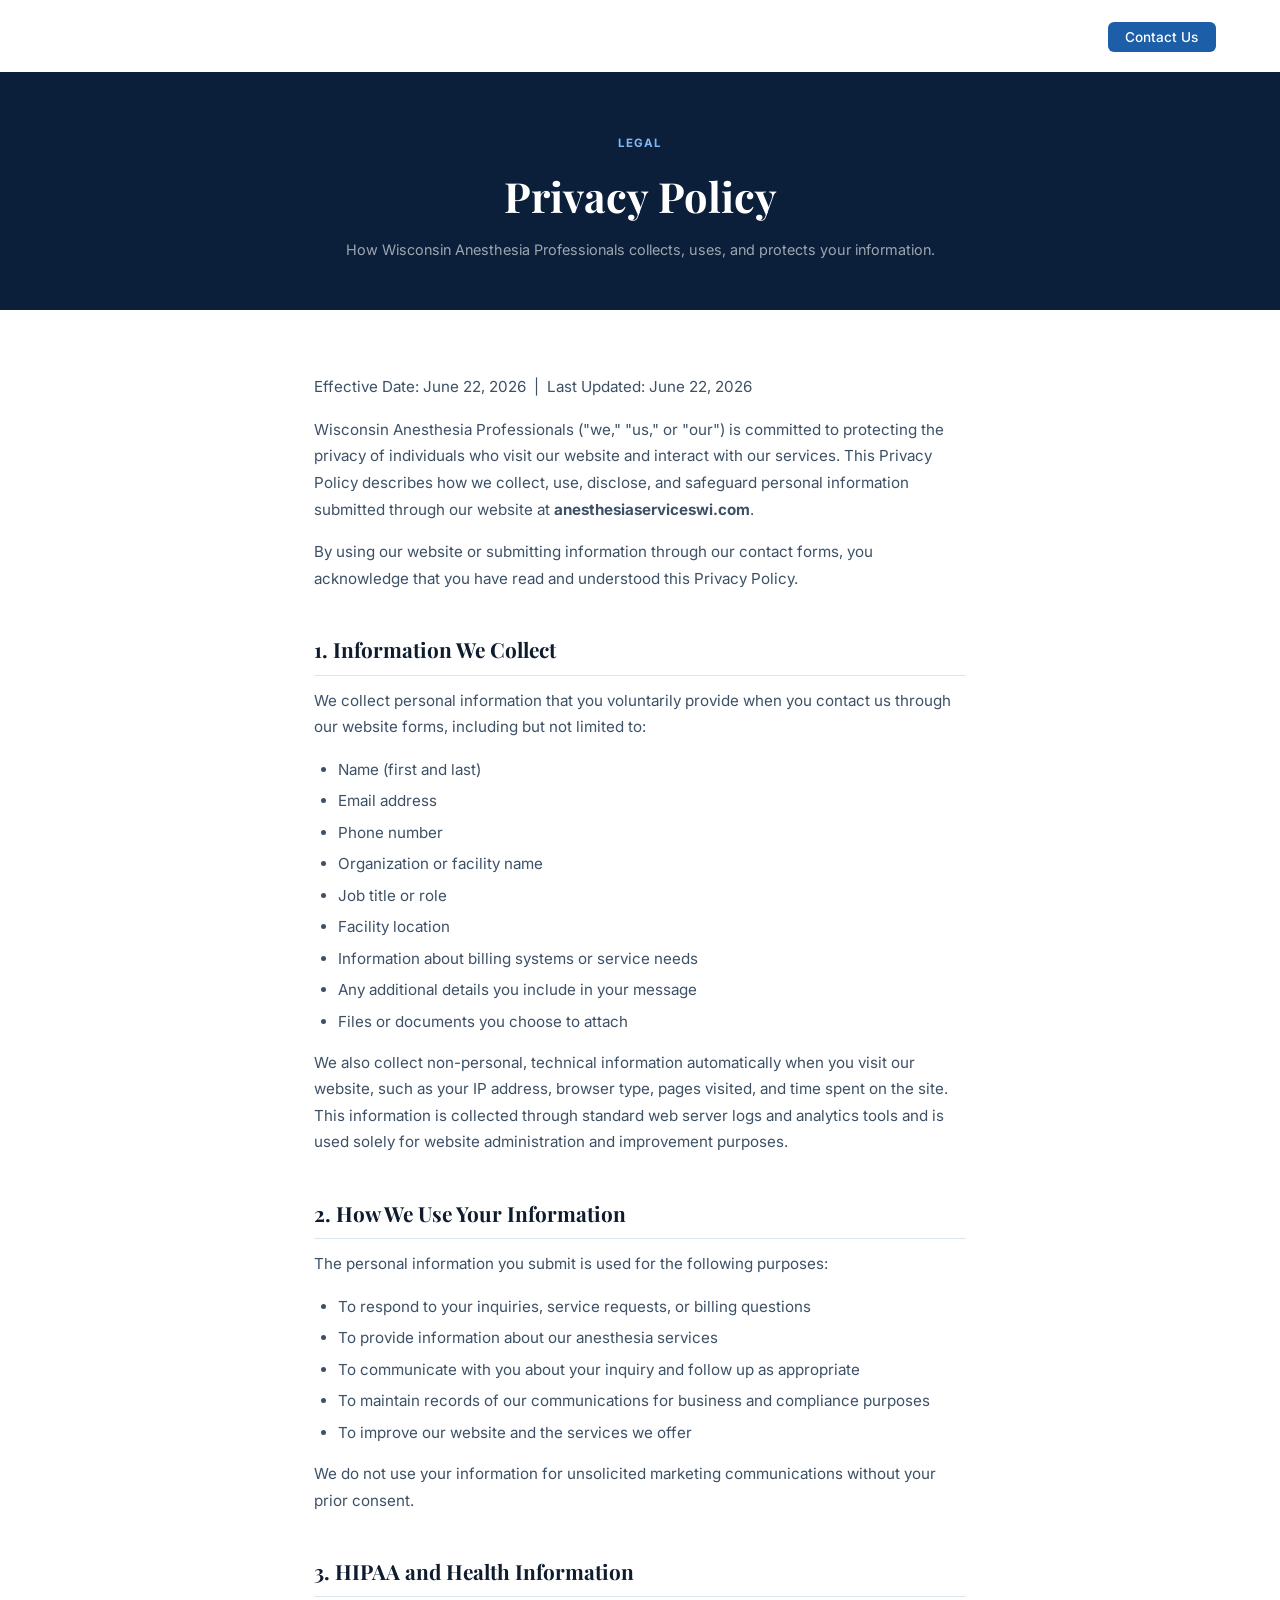
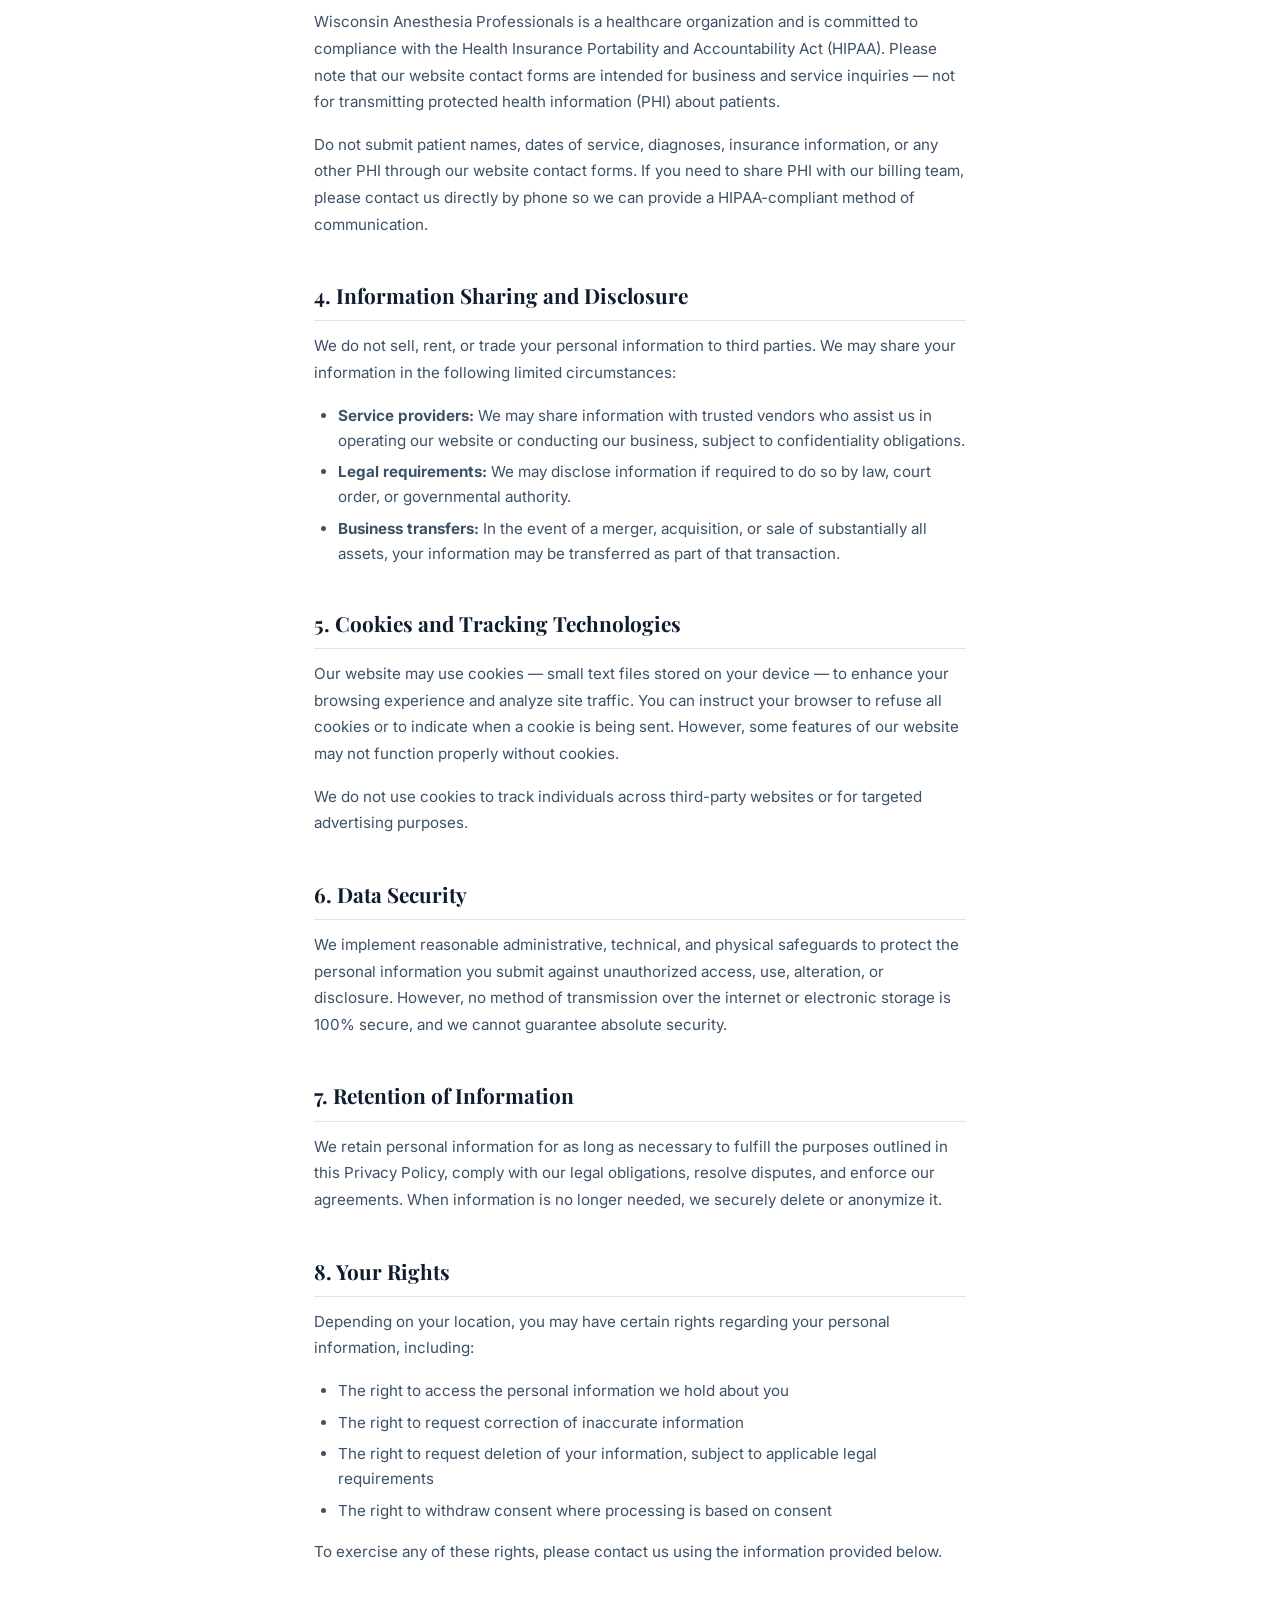
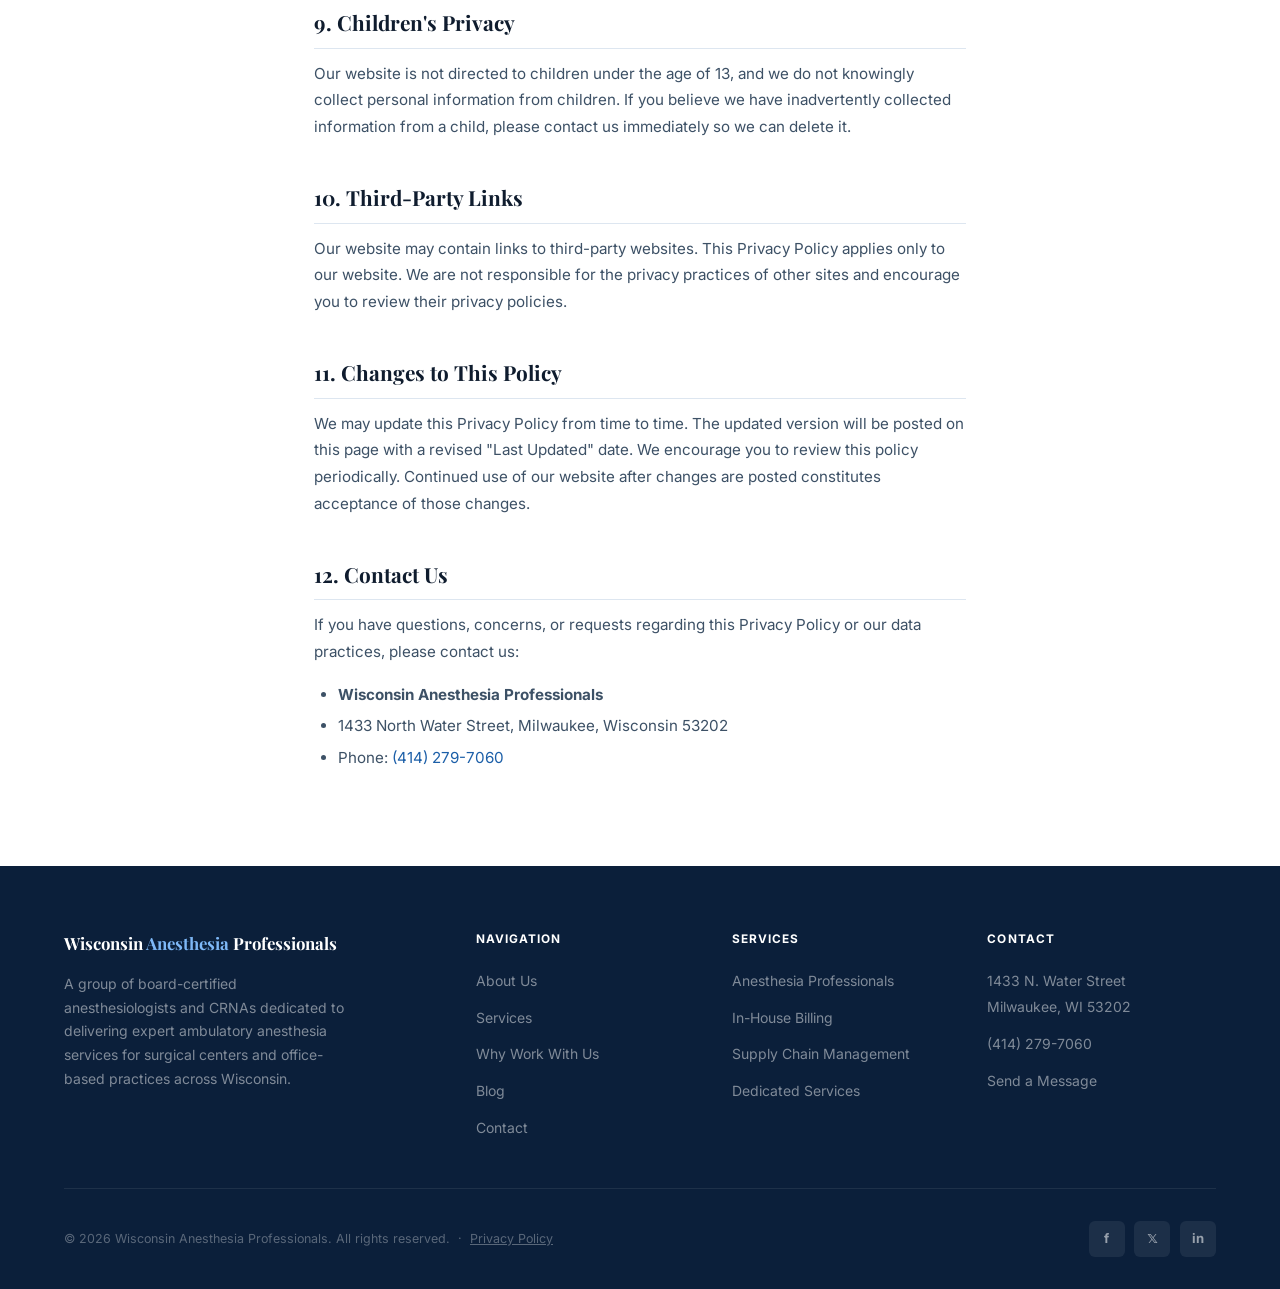
==== privacy-policy.html @ 70d72e5a "Initial commit" ====
<!DOCTYPE html>
<html lang="en">
<head>
  <meta charset="UTF-8" />
  <meta name="viewport" content="width=device-width, initial-scale=1.0" />
  <title>Privacy Policy — Wisconsin Anesthesia Professionals</title>
  <meta name="description" content="Privacy Policy for Wisconsin Anesthesia Professionals. Learn how we collect, use, and protect your personal information." />
  <link rel="preconnect" href="https://fonts.googleapis.com" />
  <link rel="preconnect" href="https://fonts.gstatic.com" crossorigin />
  <link href="https://fonts.googleapis.com/css2?family=Playfair+Display:wght@600;700&family=Inter:wght@300;400;500;600;700&display=swap" rel="stylesheet" />
  <link rel="stylesheet" href="css/style.css" />
</head>
<body>

  <nav class="site-nav scrolled" aria-label="Main navigation">
    <div class="nav-inner">
      <a href="index.html" class="nav-logo" aria-label="Wisconsin Anesthesia Professionals home">
        <span class="logo-main">Wisconsin Anesthesia Professionals</span>
        <span class="logo-sub">Milwaukee, Wisconsin</span>
      </a>
      <ul class="nav-links" id="navLinks" role="list">
        <li><a href="index.html#about">About</a></li>
        <li><a href="index.html#services">Services</a></li>
        <li><a href="index.html#why">Why Us</a></li>
        <li><a href="blog.html">Blog</a></li>
        <li><a href="index.html#contact" class="nav-cta">Contact Us</a></li>
      </ul>
      <button class="hamburger" id="hamburger" aria-label="Toggle navigation" aria-expanded="false">
        <span></span><span></span><span></span>
      </button>
    </div>
  </nav>

  <div class="policy-page">
    <div class="policy-hero">
      <span class="section-label">Legal</span>
      <h1>Privacy Policy</h1>
      <p>How Wisconsin Anesthesia Professionals collects, uses, and protects your information.</p>
    </div>

    <div class="policy-content">
      <p class="policy-effective">Effective Date: June 22, 2026 &nbsp;|&nbsp; Last Updated: June 22, 2026</p>

      <p>Wisconsin Anesthesia Professionals ("we," "us," or "our") is committed to protecting the privacy of individuals who visit our website and interact with our services. This Privacy Policy describes how we collect, use, disclose, and safeguard personal information submitted through our website at <strong>anesthesiaserviceswi.com</strong>.</p>

      <p>By using our website or submitting information through our contact forms, you acknowledge that you have read and understood this Privacy Policy.</p>

      <h2>1. Information We Collect</h2>
      <p>We collect personal information that you voluntarily provide when you contact us through our website forms, including but not limited to:</p>
      <ul>
        <li>Name (first and last)</li>
        <li>Email address</li>
        <li>Phone number</li>
        <li>Organization or facility name</li>
        <li>Job title or role</li>
        <li>Facility location</li>
        <li>Information about billing systems or service needs</li>
        <li>Any additional details you include in your message</li>
        <li>Files or documents you choose to attach</li>
      </ul>
      <p>We also collect non-personal, technical information automatically when you visit our website, such as your IP address, browser type, pages visited, and time spent on the site. This information is collected through standard web server logs and analytics tools and is used solely for website administration and improvement purposes.</p>

      <h2>2. How We Use Your Information</h2>
      <p>The personal information you submit is used for the following purposes:</p>
      <ul>
        <li>To respond to your inquiries, service requests, or billing questions</li>
        <li>To provide information about our anesthesia services</li>
        <li>To communicate with you about your inquiry and follow up as appropriate</li>
        <li>To maintain records of our communications for business and compliance purposes</li>
        <li>To improve our website and the services we offer</li>
      </ul>
      <p>We do not use your information for unsolicited marketing communications without your prior consent.</p>

      <h2>3. HIPAA and Health Information</h2>
      <p>Wisconsin Anesthesia Professionals is a healthcare organization and is committed to compliance with the Health Insurance Portability and Accountability Act (HIPAA). Please note that our website contact forms are intended for business and service inquiries — not for transmitting protected health information (PHI) about patients.</p>
      <p>Do not submit patient names, dates of service, diagnoses, insurance information, or any other PHI through our website contact forms. If you need to share PHI with our billing team, please contact us directly by phone so we can provide a HIPAA-compliant method of communication.</p>

      <h2>4. Information Sharing and Disclosure</h2>
      <p>We do not sell, rent, or trade your personal information to third parties. We may share your information in the following limited circumstances:</p>
      <ul>
        <li><strong>Service providers:</strong> We may share information with trusted vendors who assist us in operating our website or conducting our business, subject to confidentiality obligations.</li>
        <li><strong>Legal requirements:</strong> We may disclose information if required to do so by law, court order, or governmental authority.</li>
        <li><strong>Business transfers:</strong> In the event of a merger, acquisition, or sale of substantially all assets, your information may be transferred as part of that transaction.</li>
      </ul>

      <h2>5. Cookies and Tracking Technologies</h2>
      <p>Our website may use cookies — small text files stored on your device — to enhance your browsing experience and analyze site traffic. You can instruct your browser to refuse all cookies or to indicate when a cookie is being sent. However, some features of our website may not function properly without cookies.</p>
      <p>We do not use cookies to track individuals across third-party websites or for targeted advertising purposes.</p>

      <h2>6. Data Security</h2>
      <p>We implement reasonable administrative, technical, and physical safeguards to protect the personal information you submit against unauthorized access, use, alteration, or disclosure. However, no method of transmission over the internet or electronic storage is 100% secure, and we cannot guarantee absolute security.</p>

      <h2>7. Retention of Information</h2>
      <p>We retain personal information for as long as necessary to fulfill the purposes outlined in this Privacy Policy, comply with our legal obligations, resolve disputes, and enforce our agreements. When information is no longer needed, we securely delete or anonymize it.</p>

      <h2>8. Your Rights</h2>
      <p>Depending on your location, you may have certain rights regarding your personal information, including:</p>
      <ul>
        <li>The right to access the personal information we hold about you</li>
        <li>The right to request correction of inaccurate information</li>
        <li>The right to request deletion of your information, subject to applicable legal requirements</li>
        <li>The right to withdraw consent where processing is based on consent</li>
      </ul>
      <p>To exercise any of these rights, please contact us using the information provided below.</p>

      <h2>9. Children's Privacy</h2>
      <p>Our website is not directed to children under the age of 13, and we do not knowingly collect personal information from children. If you believe we have inadvertently collected information from a child, please contact us immediately so we can delete it.</p>

      <h2>10. Third-Party Links</h2>
      <p>Our website may contain links to third-party websites. This Privacy Policy applies only to our website. We are not responsible for the privacy practices of other sites and encourage you to review their privacy policies.</p>

      <h2>11. Changes to This Policy</h2>
      <p>We may update this Privacy Policy from time to time. The updated version will be posted on this page with a revised "Last Updated" date. We encourage you to review this policy periodically. Continued use of our website after changes are posted constitutes acceptance of those changes.</p>

      <h2>12. Contact Us</h2>
      <p>If you have questions, concerns, or requests regarding this Privacy Policy or our data practices, please contact us:</p>
      <ul>
        <li><strong>Wisconsin Anesthesia Professionals</strong></li>
        <li>1433 North Water Street, Milwaukee, Wisconsin 53202</li>
        <li>Phone: <a href="tel:4142797060" style="color:var(--blue)">(414) 279-7060</a></li>
      </ul>
    </div>
  </div>

  <footer>
    <div class="footer-inner">
      <div class="footer-top">
        <div class="footer-brand">
          <span class="footer-brand-logo">Wisconsin <span>Anesthesia</span> Professionals</span>
          <p>A group of board-certified anesthesiologists and CRNAs dedicated to delivering expert ambulatory anesthesia services for surgical centers and office-based practices across Wisconsin.</p>
        </div>
        <div class="footer-col">
          <h4>Navigation</h4>
          <ul>
            <li><a href="index.html#about">About Us</a></li>
            <li><a href="index.html#services">Services</a></li>
            <li><a href="index.html#why">Why Work With Us</a></li>
            <li><a href="blog.html">Blog</a></li>
            <li><a href="index.html#contact">Contact</a></li>
          </ul>
        </div>
        <div class="footer-col">
          <h4>Services</h4>
          <ul>
            <li><a href="index.html#services">Anesthesia Professionals</a></li>
            <li><a href="index.html#services">In-House Billing</a></li>
            <li><a href="index.html#services">Supply Chain Management</a></li>
            <li><a href="index.html#services">Dedicated Services</a></li>
          </ul>
        </div>
        <div class="footer-col">
          <h4>Contact</h4>
          <ul>
            <li><a href="https://maps.google.com/?q=1433+North+Water+Street+Milwaukee+WI+53202" target="_blank" rel="noopener">1433 N. Water Street<br>Milwaukee, WI 53202</a></li>
            <li><a href="tel:4142797060">(414) 279-7060</a></li>
            <li><a href="index.html#contact">Send a Message</a></li>
          </ul>
        </div>
      </div>
      <div class="footer-bottom">
        <span>&copy; 2026 Wisconsin Anesthesia Professionals. All rights reserved. &nbsp;·&nbsp; <a href="privacy-policy.html" style="color:inherit;text-decoration:underline">Privacy Policy</a></span>
        <div class="socials">
          <a href="https://www.facebook.com/profile.php?id=100090541459263" target="_blank" rel="noopener" class="social-btn" aria-label="Facebook">f</a>
          <a href="https://twitter.com/WI_Anesthesia" target="_blank" rel="noopener" class="social-btn" aria-label="X (Twitter)">𝕏</a>
          <a href="https://www.linkedin.com/company/wisconsin-anesthesia-professionals/" target="_blank" rel="noopener" class="social-btn" aria-label="LinkedIn">in</a>
        </div>
      </div>
    </div>
  </footer>

  <script src="js/main.js" defer></script>
</body>
</html>
---- css/style.css ----
/* ============================================
   DESIGN TOKENS
   ============================================ */
:root {
  --navy:         #0B1F3A;
  --navy-mid:     #163354;
  --blue:         #1C5FA8;
  --blue-light:   #2F80ED;
  --teal:         #0D7377;
  --teal-light:   #E0F4F4;
  --white:        #FFFFFF;
  --off-white:    #F4F7FC;
  --border:       #DDE6F0;
  --text-dark:    #0F1C2E;
  --text-body:    #3D5166;
  --text-muted:   #7A90A8;

  --font-serif:   'Playfair Display', Georgia, serif;
  --font-sans:    'Inter', system-ui, sans-serif;

  --section-py:   120px;
  --max-w:        1200px;
  --nav-h:        72px;

  --r-sm:  6px;
  --r-md:  12px;
  --r-lg:  16px;

  --shadow-sm: 0 2px 8px rgba(11,31,58,0.06);
  --shadow-md: 0 8px 28px rgba(11,31,58,0.10);
  --shadow-lg: 0 20px 52px rgba(11,31,58,0.15);
}

/* ============================================
   RESET & BASE
   ============================================ */
*, *::before, *::after { box-sizing: border-box; margin: 0; padding: 0; }

html { scroll-behavior: smooth; font-size: 16px; }

body {
  font-family: var(--font-sans);
  color: var(--text-dark);
  background: var(--white);
  line-height: 1.65;
  -webkit-font-smoothing: antialiased;
}

img { display: block; max-width: 100%; }
a   { color: inherit; text-decoration: none; }
button { font-family: inherit; cursor: pointer; }

/* ============================================
   UTILITIES
   ============================================ */
.container {
  width: 100%;
  max-width: var(--max-w);
  margin: 0 auto;
  padding: 0 5%;
}

.section-label {
  display: inline-block;
  font-size: 0.72rem;
  font-weight: 700;
  letter-spacing: 0.10em;
  text-transform: uppercase;
  color: var(--blue);
  margin-bottom: 0.55rem;
}

.section-title {
  font-family: var(--font-serif);
  font-size: clamp(1.8rem, 3.5vw, 2.6rem);
  font-weight: 600;
  color: var(--text-dark);
  line-height: 1.2;
  margin-bottom: 1rem;
}

.section-sub {
  font-size: 1rem;
  color: var(--text-body);
  max-width: 540px;
  line-height: 1.7;
}

.section-header          { margin-bottom: 3rem; }
.section-header.centered { text-align: center; }
.section-header.centered .section-sub { margin: 0 auto; }

/* Scroll reveal */
.reveal {
  opacity: 0;
  transform: translateY(26px);
  transition: opacity 0.65s ease, transform 0.65s ease;
}
.reveal.in-view { opacity: 1; transform: none; }
.reveal:nth-child(2) { transition-delay: 80ms; }
.reveal:nth-child(3) { transition-delay: 160ms; }
.reveal:nth-child(4) { transition-delay: 240ms; }

/* ============================================
   BUTTONS
   ============================================ */
.btn {
  display: inline-flex;
  align-items: center;
  gap: 0.45rem;
  font-weight: 600;
  font-size: 0.92rem;
  padding: 0.8rem 1.75rem;
  border-radius: var(--r-sm);
  border: none;
  text-decoration: none;
  transition: background 0.2s, transform 0.15s, box-shadow 0.2s;
  cursor: pointer;
  white-space: nowrap;
  line-height: 1;
}
.btn:hover { transform: translateY(-1px); }

.btn-primary {
  background: var(--blue);
  color: var(--white);
  box-shadow: 0 4px 14px rgba(28,95,168,0.30);
}
.btn-primary:hover { background: var(--blue-light); box-shadow: 0 6px 20px rgba(28,95,168,0.40); }

.btn-ghost {
  background: transparent;
  color: var(--white);
  border: 1.5px solid rgba(255,255,255,0.38);
}
.btn-ghost:hover { border-color: var(--white); background: rgba(255,255,255,0.08); }

.btn-dark {
  background: var(--navy);
  color: var(--white);
}
.btn-dark:hover { background: var(--navy-mid); }

.btn-outline {
  background: transparent;
  color: var(--blue);
  border: 2px solid var(--blue);
}
.btn-outline:hover { background: var(--blue); color: var(--white); }

/* ============================================
   NAVIGATION
   ============================================ */
.site-nav {
  position: fixed;
  inset: 0 0 auto 0;
  z-index: 1000;
  height: var(--nav-h);
  display: flex;
  align-items: center;
  padding: 0 5%;
  background: transparent;
  transition: background 0.35s, box-shadow 0.35s, backdrop-filter 0.35s;
}

.site-nav.scrolled {
  background: rgba(11,31,58,0.96);
  backdrop-filter: blur(14px);
  box-shadow: 0 1px 0 rgba(255,255,255,0.06);
}

.nav-inner {
  width: 100%;
  max-width: var(--max-w);
  margin: 0 auto;
  display: flex;
  align-items: center;
  justify-content: space-between;
}

.nav-logo {
  display: flex;
  flex-direction: column;
  line-height: 1.2;
}
.nav-logo .logo-main {
  font-family: var(--font-serif);
  font-size: 1rem;
  font-weight: 700;
  color: var(--white);
}
.nav-logo .logo-sub {
  font-size: 0.68rem;
  font-weight: 500;
  color: rgba(255,255,255,0.50);
  letter-spacing: 0.04em;
}

.nav-links {
  display: flex;
  align-items: center;
  gap: 2rem;
  list-style: none;
}
.nav-links a {
  color: rgba(255,255,255,0.72);
  font-size: 0.875rem;
  font-weight: 500;
  transition: color 0.2s;
}
.nav-links a:hover { color: var(--white); }
.nav-links .nav-cta {
  background: var(--blue);
  color: var(--white) !important;
  padding: 0.45rem 1.1rem;
  border-radius: var(--r-sm);
  font-size: 0.85rem;
  transition: background 0.2s !important;
}
.nav-links .nav-cta:hover { background: var(--blue-light) !important; }

.hamburger {
  display: none;
  flex-direction: column;
  gap: 5px;
  background: none;
  border: none;
  padding: 4px;
}
.hamburger span {
  display: block;
  width: 24px; height: 2px;
  background: var(--white);
  border-radius: 2px;
  transition: all 0.3s;
}

/* ============================================
   HERO
   ============================================ */
#hero {
  min-height: 100vh;
  display: flex;
  align-items: center;
  position: relative;
  overflow: hidden;
  background: var(--navy);
  padding: calc(var(--nav-h) + 60px) 5% 80px;
}

.hero-bg {
  position: absolute;
  inset: 0;
  background-image: url('../images/hero-anesthesiologist.jpg');
  background-size: cover;
  background-position: center 30%;
  opacity: 0.18;
  z-index: 0;
}

.hero-overlay {
  position: absolute;
  inset: 0;
  background: linear-gradient(125deg, rgba(11,31,58,0.96) 0%, rgba(22,51,84,0.88) 55%, rgba(13,115,119,0.22) 100%);
  z-index: 1;
}

.hero-content {
  position: relative;
  z-index: 2;
  max-width: var(--max-w);
  margin: 0 auto;
  width: 100%;
  display: grid;
  grid-template-columns: 1.1fr 0.9fr;
  gap: 5rem;
  align-items: center;
}

.hero-badge {
  display: inline-flex;
  align-items: center;
  gap: 0.55rem;
  background: rgba(255,255,255,0.08);
  border: 1px solid rgba(255,255,255,0.14);
  color: #A8CEF5;
  font-size: 0.73rem;
  font-weight: 600;
  letter-spacing: 0.08em;
  text-transform: uppercase;
  padding: 0.38rem 0.9rem;
  border-radius: 50px;
  margin-bottom: 1.5rem;
}
.hero-badge::before {
  content: '';
  width: 6px; height: 6px;
  border-radius: 50%;
  background: #4ADE80;
  flex-shrink: 0;
}

#hero h1 {
  font-family: var(--font-serif);
  font-size: clamp(2.4rem, 4.5vw, 3.8rem);
  font-weight: 700;
  color: var(--white);
  line-height: 1.12;
  margin-bottom: 1.25rem;
}
#hero h1 em { font-style: normal; color: #7EB8F7; }

.hero-sub {
  font-size: 1.05rem;
  color: rgba(255,255,255,0.68);
  line-height: 1.75;
  margin-bottom: 2.25rem;
  max-width: 500px;
}

.hero-btns { display: flex; gap: 1rem; flex-wrap: wrap; }

.hero-stats {
  display: flex;
  gap: 2.5rem;
  margin-top: 3rem;
  padding-top: 2rem;
  border-top: 1px solid rgba(255,255,255,0.10);
  flex-wrap: wrap;
}
.hero-stat strong {
  display: block;
  font-family: var(--font-serif);
  font-size: 2.1rem;
  font-weight: 700;
  color: #7EB8F7;
  line-height: 1;
}
.hero-stat span {
  font-size: 0.78rem;
  color: rgba(255,255,255,0.50);
  font-weight: 500;
}

/* Hero panel */
.hero-panel {
  background: rgba(255,255,255,0.055);
  border: 1px solid rgba(255,255,255,0.11);
  border-radius: var(--r-lg);
  padding: 1.75rem;
  backdrop-filter: blur(12px);
}
.hero-panel h3 {
  font-size: 0.82rem;
  font-weight: 700;
  color: rgba(255,255,255,0.50);
  text-transform: uppercase;
  letter-spacing: 0.08em;
  margin-bottom: 1.25rem;
}
.hero-panel-items { display: flex; flex-direction: column; gap: 0.875rem; }

.panel-item {
  display: flex;
  align-items: center;
  gap: 0.875rem;
  padding: 0.875rem;
  background: rgba(255,255,255,0.04);
  border-radius: var(--r-md);
  border: 1px solid rgba(255,255,255,0.07);
  transition: background 0.2s;
}
.panel-item:hover { background: rgba(255,255,255,0.08); }

.panel-icon {
  width: 42px; height: 42px;
  border-radius: 10px;
  display: flex;
  align-items: center;
  justify-content: center;
  font-size: 1.15rem;
  flex-shrink: 0;
}
.panel-icon.blue   { background: rgba(28,95,168,0.35); }
.panel-icon.teal   { background: rgba(13,115,119,0.35); }
.panel-icon.indigo { background: rgba(99,102,241,0.30); }
.panel-icon.rose   { background: rgba(244,63,94,0.25); }

.panel-text strong { display: block; font-size: 0.875rem; font-weight: 600; color: var(--white); }
.panel-text span   { font-size: 0.76rem; color: rgba(255,255,255,0.45); }

/* ============================================
   SECTION PADDING
   ============================================ */
#about, #services, #why, #blog, #contact {
  padding-top: var(--section-py);
  padding-bottom: var(--section-py);
}

/* ============================================
   ABOUT
   ============================================ */
#about { background: var(--white); }

.about-grid {
  display: grid;
  grid-template-columns: 1fr 1fr;
  gap: 5rem;
  align-items: center;
}

.about-image-wrap { position: relative; }
.about-image-wrap img {
  width: 100%;
  height: 480px;
  object-fit: cover;
  border-radius: var(--r-lg);
  box-shadow: var(--shadow-lg);
}

.about-card {
  position: absolute;
  bottom: -1.25rem;
  right: -1.25rem;
  background: var(--white);
  border-radius: var(--r-md);
  padding: 1rem 1.25rem;
  box-shadow: var(--shadow-md);
  display: flex;
  align-items: center;
  gap: 0.875rem;
  min-width: 200px;
}
.about-card-icon {
  width: 44px; height: 44px;
  background: var(--blue);
  border-radius: 10px;
  display: flex;
  align-items: center;
  justify-content: center;
  font-size: 1.2rem;
  flex-shrink: 0;
}
.about-card strong { display: block; font-size: 1rem; font-weight: 700; color: var(--text-dark); }
.about-card span   { font-size: 0.76rem; color: var(--text-muted); }

.about-content p {
  color: var(--text-body);
  margin-bottom: 1rem;
  font-size: 0.97rem;
}

.check-list {
  list-style: none;
  margin: 1.5rem 0 2rem;
  display: flex;
  flex-direction: column;
  gap: 0.7rem;
}
.check-list li {
  display: flex;
  align-items: flex-start;
  gap: 0.75rem;
  font-size: 0.93rem;
  color: var(--text-dark);
  font-weight: 500;
}
.check-list li::before {
  content: '✓';
  flex-shrink: 0;
  width: 20px; height: 20px;
  background: #DBEAFE;
  color: var(--blue);
  border-radius: 50%;
  display: inline-flex;
  align-items: center;
  justify-content: center;
  font-size: 0.68rem;
  font-weight: 800;
  margin-top: 1px;
}

/* ============================================
   SERVICES
   ============================================ */
#services { background: var(--off-white); }

.services-grid {
  display: grid;
  grid-template-columns: repeat(2, 1fr);
  gap: 1.5rem;
}

.service-card {
  background: var(--white);
  border-radius: var(--r-lg);
  padding: 2rem;
  border: 1px solid var(--border);
  position: relative;
  overflow: hidden;
  transition: box-shadow 0.25s, transform 0.25s;
}
.service-card::before {
  content: '';
  position: absolute;
  top: 0; left: 0; right: 0;
  height: 3px;
  background: var(--blue);
  transform: scaleX(0);
  transform-origin: left;
  transition: transform 0.3s ease;
}
.service-card:hover { box-shadow: var(--shadow-lg); transform: translateY(-4px); }
.service-card:hover::before { transform: scaleX(1); }

.service-icon {
  width: 52px; height: 52px;
  border-radius: var(--r-md);
  display: flex;
  align-items: center;
  justify-content: center;
  font-size: 1.4rem;
  margin-bottom: 1.25rem;
}
.service-card:nth-child(1) .service-icon { background: #DBEAFE; }
.service-card:nth-child(2) .service-icon { background: var(--teal-light); }
.service-card:nth-child(3) .service-icon { background: #E0E7FF; }
.service-card:nth-child(4) .service-icon { background: #FFE4E6; }

.service-card h3 { font-size: 1.05rem; font-weight: 700; color: var(--text-dark); margin-bottom: 0.6rem; }
.service-card p  { font-size: 0.9rem; color: var(--text-body); line-height: 1.65; }

/* ============================================
   WHY US
   ============================================ */
#why { background: var(--navy); }

#why .section-label { color: #7EB8F7; }
#why .section-title { color: var(--white); }
#why .section-sub   { color: rgba(255,255,255,0.58); }

.pillars-grid {
  display: grid;
  grid-template-columns: repeat(4, 1fr);
  gap: 1.5rem;
  margin-top: 3rem;
}

.pillar {
  background: rgba(255,255,255,0.05);
  border: 1px solid rgba(255,255,255,0.09);
  border-radius: var(--r-lg);
  padding: 2rem 1.75rem;
  transition: background 0.25s;
}
.pillar:hover { background: rgba(255,255,255,0.09); }

.pillar-num {
  font-family: var(--font-serif);
  font-size: 2.8rem;
  font-weight: 700;
  color: rgba(126,184,247,0.20);
  line-height: 1;
  margin-bottom: 0.4rem;
}
.pillar h3 { font-size: 1.05rem; font-weight: 700; color: var(--white); margin-bottom: 0.55rem; }
.pillar p  { font-size: 0.875rem; color: rgba(255,255,255,0.52); line-height: 1.65; }

/* ============================================
   BLOG PREVIEW
   ============================================ */
#blog { background: var(--white); }

.blog-header {
  display: flex;
  justify-content: space-between;
  align-items: flex-end;
  margin-bottom: 2.5rem;
  flex-wrap: wrap;
  gap: 1rem;
}

.blog-grid {
  display: grid;
  grid-template-columns: repeat(2, 1fr);
  gap: 1.75rem;
}

.blog-card {
  border-radius: var(--r-lg);
  border: 1px solid var(--border);
  overflow: hidden;
  display: flex;
  flex-direction: column;
  background: var(--white);
  transition: box-shadow 0.25s, transform 0.25s;
}
.blog-card:hover { box-shadow: var(--shadow-lg); transform: translateY(-4px); }

.blog-img { height: 220px; overflow: hidden; }
.blog-img img { width: 100%; height: 100%; object-fit: cover; transition: transform 0.45s ease; }
.blog-card:hover .blog-img img { transform: scale(1.05); }

.blog-body { padding: 1.5rem; display: flex; flex-direction: column; flex: 1; }
.blog-date {
  font-size: 0.75rem;
  font-weight: 700;
  color: var(--blue);
  text-transform: uppercase;
  letter-spacing: 0.07em;
  margin-bottom: 0.5rem;
}
.blog-body h3 { font-size: 1.05rem; font-weight: 700; color: var(--text-dark); margin-bottom: 0.5rem; line-height: 1.4; }
.blog-body p  { font-size: 0.875rem; color: var(--text-body); line-height: 1.6; flex: 1; }

.blog-read-more {
  display: inline-flex;
  align-items: center;
  gap: 0.35rem;
  font-size: 0.82rem;
  font-weight: 700;
  color: var(--blue);
  margin-top: 1rem;
  transition: gap 0.2s;
}
.blog-card:hover .blog-read-more { gap: 0.6rem; }

/* ============================================
   CONTACT
   ============================================ */
#contact { background: var(--off-white); }

.contact-wrap {
  display: grid;
  grid-template-columns: 1fr 1.6fr;
  gap: 4rem;
  align-items: start;
}

.contact-info > p { color: var(--text-body); margin-bottom: 2rem; font-size: 0.97rem; }

.contact-details { display: flex; flex-direction: column; gap: 1.25rem; }

.contact-item {
  display: flex;
  align-items: flex-start;
  gap: 1rem;
}
.contact-item-icon {
  width: 44px; height: 44px;
  background: var(--white);
  border: 1px solid var(--border);
  border-radius: var(--r-md);
  display: flex;
  align-items: center;
  justify-content: center;
  font-size: 1.1rem;
  flex-shrink: 0;
  box-shadow: var(--shadow-sm);
}
.contact-item strong { display: block; font-size: 0.82rem; font-weight: 700; color: var(--text-dark); margin-bottom: 2px; }
.contact-item span   { font-size: 0.9rem; color: var(--text-body); }

/* Contact panel */
.contact-panel {
  background: var(--white);
  border-radius: var(--r-lg);
  border: 1px solid var(--border);
  box-shadow: var(--shadow-md);
  overflow: hidden;
}

.form-tabs {
  display: flex;
  border-bottom: 1px solid var(--border);
  background: var(--off-white);
}
.tab-btn {
  flex: 1;
  padding: 1rem 0.5rem;
  font-size: 0.8rem;
  font-weight: 600;
  color: var(--text-muted);
  background: none;
  border: none;
  border-bottom: 2.5px solid transparent;
  margin-bottom: -1px;
  cursor: pointer;
  transition: color 0.2s, border-color 0.2s;
  font-family: var(--font-sans);
  letter-spacing: 0.01em;
}
.tab-btn.active { color: var(--blue); border-bottom-color: var(--blue); background: var(--white); }
.tab-btn:hover:not(.active) { color: var(--text-dark); }

.form-content { padding: 2rem; }
.tab-pane { display: none; }
.tab-pane.active { display: block; }

.form-row { display: grid; grid-template-columns: 1fr 1fr; gap: 1rem; }

.form-group {
  margin-bottom: 1rem;
  display: flex;
  flex-direction: column;
}

label {
  font-size: 0.78rem;
  font-weight: 600;
  color: var(--text-dark);
  margin-bottom: 0.35rem;
  letter-spacing: 0.01em;
}

input[type="text"],
input[type="email"],
input[type="tel"],
select,
textarea {
  width: 100%;
  padding: 0.65rem 0.9rem;
  border: 1.5px solid var(--border);
  border-radius: var(--r-sm);
  font-family: var(--font-sans);
  font-size: 0.88rem;
  color: var(--text-dark);
  background: var(--white);
  transition: border-color 0.2s, box-shadow 0.2s;
  outline: none;
  appearance: none;
}
input:focus, select:focus, textarea:focus {
  border-color: var(--blue);
  box-shadow: 0 0 0 3px rgba(28,95,168,0.12);
}

textarea { resize: vertical; min-height: 110px; }

.checkbox-group {
  display: grid;
  grid-template-columns: 1fr 1fr;
  gap: 0.5rem;
  margin-top: 0.25rem;
}
.checkbox-label {
  display: flex;
  align-items: center;
  gap: 0.5rem;
  font-size: 0.85rem;
  font-weight: 400;
  color: var(--text-body);
  cursor: pointer;
}
.checkbox-label input[type="checkbox"] {
  width: 15px; height: 15px;
  padding: 0;
  accent-color: var(--blue);
  flex-shrink: 0;
}

.btn-submit {
  width: 100%;
  background: var(--blue);
  color: var(--white);
  font-weight: 700;
  font-size: 0.95rem;
  padding: 0.88rem;
  border: none;
  border-radius: var(--r-sm);
  cursor: pointer;
  font-family: var(--font-sans);
  transition: background 0.2s, transform 0.15s;
  margin-top: 0.5rem;
}
.btn-submit:hover { background: var(--blue-light); transform: translateY(-1px); }

/* ============================================
   FOOTER
   ============================================ */
footer {
  background: var(--navy);
  padding: 4rem 5% 2rem;
}

.footer-inner { max-width: var(--max-w); margin: 0 auto; }

.footer-top {
  display: grid;
  grid-template-columns: 1.75fr 1fr 1fr 1.1fr;
  gap: 3rem;
  padding-bottom: 3rem;
  border-bottom: 1px solid rgba(255,255,255,0.08);
  margin-bottom: 2rem;
}

.footer-brand p {
  font-size: 0.875rem;
  line-height: 1.7;
  max-width: 280px;
  color: rgba(255,255,255,0.48);
  margin-top: 0.9rem;
}

.footer-col h4 {
  font-size: 0.74rem;
  font-weight: 700;
  letter-spacing: 0.09em;
  text-transform: uppercase;
  color: var(--white);
  margin-bottom: 1.1rem;
}
.footer-col ul { list-style: none; display: flex; flex-direction: column; gap: 0.65rem; }
.footer-col ul li a {
  color: rgba(255,255,255,0.48);
  font-size: 0.875rem;
  transition: color 0.2s;
}
.footer-col ul li a:hover { color: var(--white); }

.footer-brand-logo {
  font-family: var(--font-serif);
  font-size: 1.05rem;
  font-weight: 700;
  color: var(--white);
  display: block;
}
.footer-brand-logo span { color: #7EB8F7; }

.footer-bottom {
  display: flex;
  justify-content: space-between;
  align-items: center;
  flex-wrap: wrap;
  gap: 1rem;
  font-size: 0.78rem;
  color: rgba(255,255,255,0.32);
}

.socials { display: flex; gap: 0.6rem; }
.social-btn {
  width: 36px; height: 36px;
  background: rgba(255,255,255,0.07);
  border-radius: var(--r-sm);
  display: flex;
  align-items: center;
  justify-content: center;
  color: rgba(255,255,255,0.55);
  font-size: 0.82rem;
  font-weight: 700;
  text-decoration: none;
  transition: background 0.2s, color 0.2s;
}
.social-btn:hover { background: var(--blue); color: var(--white); }

/* ============================================
   BLOG PAGE
   ============================================ */
.blog-page-hero {
  background: var(--navy);
  padding: calc(var(--nav-h) + 50px) 5% 60px;
  text-align: center;
  position: relative;
  overflow: hidden;
}
.blog-page-hero::before {
  content: '';
  position: absolute;
  inset: 0;
  background: linear-gradient(135deg, rgba(11,31,58,0.95), rgba(13,115,119,0.15));
}
.blog-page-hero > * { position: relative; z-index: 1; }
.blog-page-hero .section-label { color: #7EB8F7; }
.blog-page-hero h1 {
  font-family: var(--font-serif);
  font-size: clamp(2rem, 4vw, 3rem);
  font-weight: 700;
  color: var(--white);
  margin-bottom: 0.75rem;
}
.blog-page-hero p { color: rgba(255,255,255,0.65); max-width: 480px; margin: 0 auto; }

.blog-listing {
  background: var(--off-white);
  padding-top: var(--section-py);
  padding-bottom: var(--section-py);
}

.blog-all-grid {
  display: grid;
  grid-template-columns: repeat(3, 1fr);
  gap: 1.5rem;
}

/* File input */
input[type="file"] {
  width: 100%;
  padding: 0.55rem 0.9rem;
  border: 1.5px dashed var(--border);
  border-radius: var(--r-sm);
  font-family: var(--font-sans);
  font-size: 0.85rem;
  color: var(--text-body);
  background: var(--off-white);
  cursor: pointer;
  transition: border-color 0.2s;
}
input[type="file"]:hover { border-color: var(--blue); }
input[type="file"]::-webkit-file-upload-button {
  background: var(--blue);
  color: var(--white);
  border: none;
  padding: 0.35rem 0.8rem;
  border-radius: 4px;
  cursor: pointer;
  font-family: var(--font-sans);
  font-size: 0.8rem;
  font-weight: 600;
  margin-right: 0.75rem;
}

/* Privacy policy checkbox */
.privacy-check {
  display: flex;
  align-items: flex-start;
  gap: 0.6rem;
  margin: 0.75rem 0;
  font-size: 0.83rem;
  color: var(--text-body);
  line-height: 1.55;
}
.privacy-check input[type="checkbox"] {
  width: 16px;
  height: 16px;
  padding: 0;
  margin-top: 2px;
  accent-color: var(--blue);
  flex-shrink: 0;
}
.privacy-check a { color: var(--blue); text-decoration: underline; }

/* ============================================
   BLOG POST PAGE
   ============================================ */
.blog-post-page { padding-top: var(--nav-h); }

.blog-post-hero {
  width: 100%;
  max-height: 480px;
  overflow: hidden;
}
.blog-post-hero img {
  width: 100%;
  height: 480px;
  object-fit: cover;
}

.blog-post-wrap {
  max-width: 780px;
  margin: 0 auto;
  padding: 3rem 5% 5rem;
}

.blog-post-meta {
  display: flex;
  align-items: center;
  justify-content: space-between;
  margin-bottom: 1.5rem;
  flex-wrap: wrap;
  gap: 0.5rem;
}

.blog-back {
  font-size: 0.83rem;
  font-weight: 600;
  color: var(--blue);
  text-decoration: none;
  transition: color 0.2s;
}
.blog-back:hover { color: var(--blue-light); }

.blog-post-header h1 {
  font-family: var(--font-serif);
  font-size: clamp(1.8rem, 4vw, 2.8rem);
  font-weight: 700;
  color: var(--text-dark);
  line-height: 1.2;
  margin-bottom: 0.75rem;
}

.blog-post-byline {
  font-size: 0.83rem;
  color: var(--text-muted);
  margin-bottom: 2.5rem;
  padding-bottom: 2rem;
  border-bottom: 1px solid var(--border);
}
.blog-post-byline strong { color: var(--text-dark); }

.blog-post-content { color: var(--text-body); font-size: 1rem; line-height: 1.8; }
.blog-post-content h2 { font-family: var(--font-serif); font-size: 1.5rem; color: var(--text-dark); margin: 2.5rem 0 1rem; }
.blog-post-content h3 { font-size: 1.1rem; font-weight: 700; color: var(--text-dark); margin: 2rem 0 0.75rem; }
.blog-post-content p { margin-bottom: 1.25rem; }
.blog-post-content ul, .blog-post-content ol { margin: 1rem 0 1.25rem 1.5rem; }
.blog-post-content li { margin-bottom: 0.5rem; }
.blog-post-content blockquote {
  border-left: 3px solid var(--blue);
  padding: 0.75rem 1.5rem;
  margin: 1.5rem 0;
  background: var(--off-white);
  border-radius: 0 var(--r-sm) var(--r-sm) 0;
  font-style: italic;
  color: var(--text-dark);
}

.blog-post-references {
  margin-top: 3rem;
  padding-top: 2rem;
  border-top: 1px solid var(--border);
}
.blog-post-references h3 {
  font-size: 0.85rem;
  font-weight: 700;
  letter-spacing: 0.08em;
  text-transform: uppercase;
  color: var(--text-muted);
  margin-bottom: 1rem;
}
.blog-post-references ol {
  padding-left: 1.5rem;
  display: flex;
  flex-direction: column;
  gap: 0.5rem;
}
.blog-post-references li {
  font-size: 0.83rem;
  color: var(--text-muted);
  line-height: 1.6;
}

.blog-post-nav {
  background: var(--off-white);
  border-top: 1px solid var(--border);
  padding: 1.75rem 5%;
}
.blog-nav-inner {
  max-width: 780px;
  margin: 0 auto;
  display: flex;
  justify-content: space-between;
  align-items: center;
  gap: 1rem;
  flex-wrap: wrap;
}
.blog-nav-prev, .blog-nav-next {
  font-size: 0.83rem;
  font-weight: 600;
  color: var(--blue);
  text-decoration: none;
  max-width: 35%;
  transition: color 0.2s;
}
.blog-nav-prev:hover, .blog-nav-next:hover { color: var(--blue-light); }
.blog-nav-all {
  font-size: 0.8rem;
  font-weight: 600;
  color: var(--text-muted);
  border: 1.5px solid var(--border);
  padding: 0.45rem 1rem;
  border-radius: var(--r-sm);
  text-decoration: none;
  transition: border-color 0.2s, color 0.2s;
}
.blog-nav-all:hover { border-color: var(--blue); color: var(--blue); }
.blog-nav-placeholder { width: 35%; }

/* Privacy policy page */
.policy-page {
  padding-top: var(--nav-h);
}
.policy-hero {
  background: var(--navy);
  padding: 3.5rem 5% 3rem;
  text-align: center;
}
.policy-hero .section-label { color: #7EB8F7; }
.policy-hero h1 {
  font-family: var(--font-serif);
  font-size: clamp(1.8rem, 3.5vw, 2.6rem);
  font-weight: 700;
  color: var(--white);
  margin-bottom: 0.5rem;
}
.policy-hero p { color: rgba(255,255,255,0.6); font-size: 0.9rem; }
.policy-content {
  max-width: 780px;
  margin: 0 auto;
  padding: 4rem 5% 5rem;
}
.policy-content h2 {
  font-family: var(--font-serif);
  font-size: 1.3rem;
  color: var(--text-dark);
  margin: 2.5rem 0 0.75rem;
  padding-bottom: 0.5rem;
  border-bottom: 1px solid var(--border);
}
.policy-content p { color: var(--text-body); line-height: 1.75; margin-bottom: 1rem; font-size: 0.95rem; }
.policy-content ul { color: var(--text-body); padding-left: 1.5rem; margin-bottom: 1rem; }
.policy-content li { margin-bottom: 0.4rem; font-size: 0.95rem; line-height: 1.65; }
.policy-effective { font-size: 0.82rem; color: var(--text-muted); margin-bottom: 2rem; }

/* ============================================
   RESPONSIVE
   ============================================ */
@media (max-width: 1024px) {
  .hero-content { grid-template-columns: 1fr; }
  .hero-panel { display: none; }
  .pillars-grid { grid-template-columns: repeat(2, 1fr); }
  .footer-top { grid-template-columns: 1fr 1fr; gap: 2rem; }
  .blog-all-grid { grid-template-columns: repeat(2, 1fr); }
}

@media (max-width: 768px) {
  :root { --section-py: 64px; }

  .nav-links {
    display: none;
    flex-direction: column;
    position: fixed;
    top: var(--nav-h);
    left: 0; right: 0;
    background: var(--navy);
    padding: 1.5rem 5%;
    gap: 1.25rem;
    border-top: 1px solid rgba(255,255,255,0.08);
    box-shadow: 0 12px 32px rgba(0,0,0,0.3);
  }
  .nav-links.open { display: flex; }
  .hamburger { display: flex; }

  .about-grid { grid-template-columns: 1fr; gap: 3rem; }
  .about-image-wrap img { height: 320px; }
  .about-card { right: 0; }

  .services-grid { grid-template-columns: 1fr; }
  .blog-grid     { grid-template-columns: 1fr; }
  .blog-all-grid { grid-template-columns: 1fr; }

  .contact-wrap { grid-template-columns: 1fr; gap: 2.5rem; }

  .footer-top { grid-template-columns: 1fr; gap: 2rem; }
  .footer-bottom { flex-direction: column; align-items: flex-start; }

  .blog-header { flex-direction: column; align-items: flex-start; }
}

@media (max-width: 480px) {
  .hero-btns   { flex-direction: column; }
  .hero-stats  { gap: 1.5rem; }
  .form-row    { grid-template-columns: 1fr; }
  .checkbox-group { grid-template-columns: 1fr; }
  .pillars-grid   { grid-template-columns: 1fr; }
  .tab-btn { font-size: 0.72rem; padding: 0.85rem 0.2rem; }
}
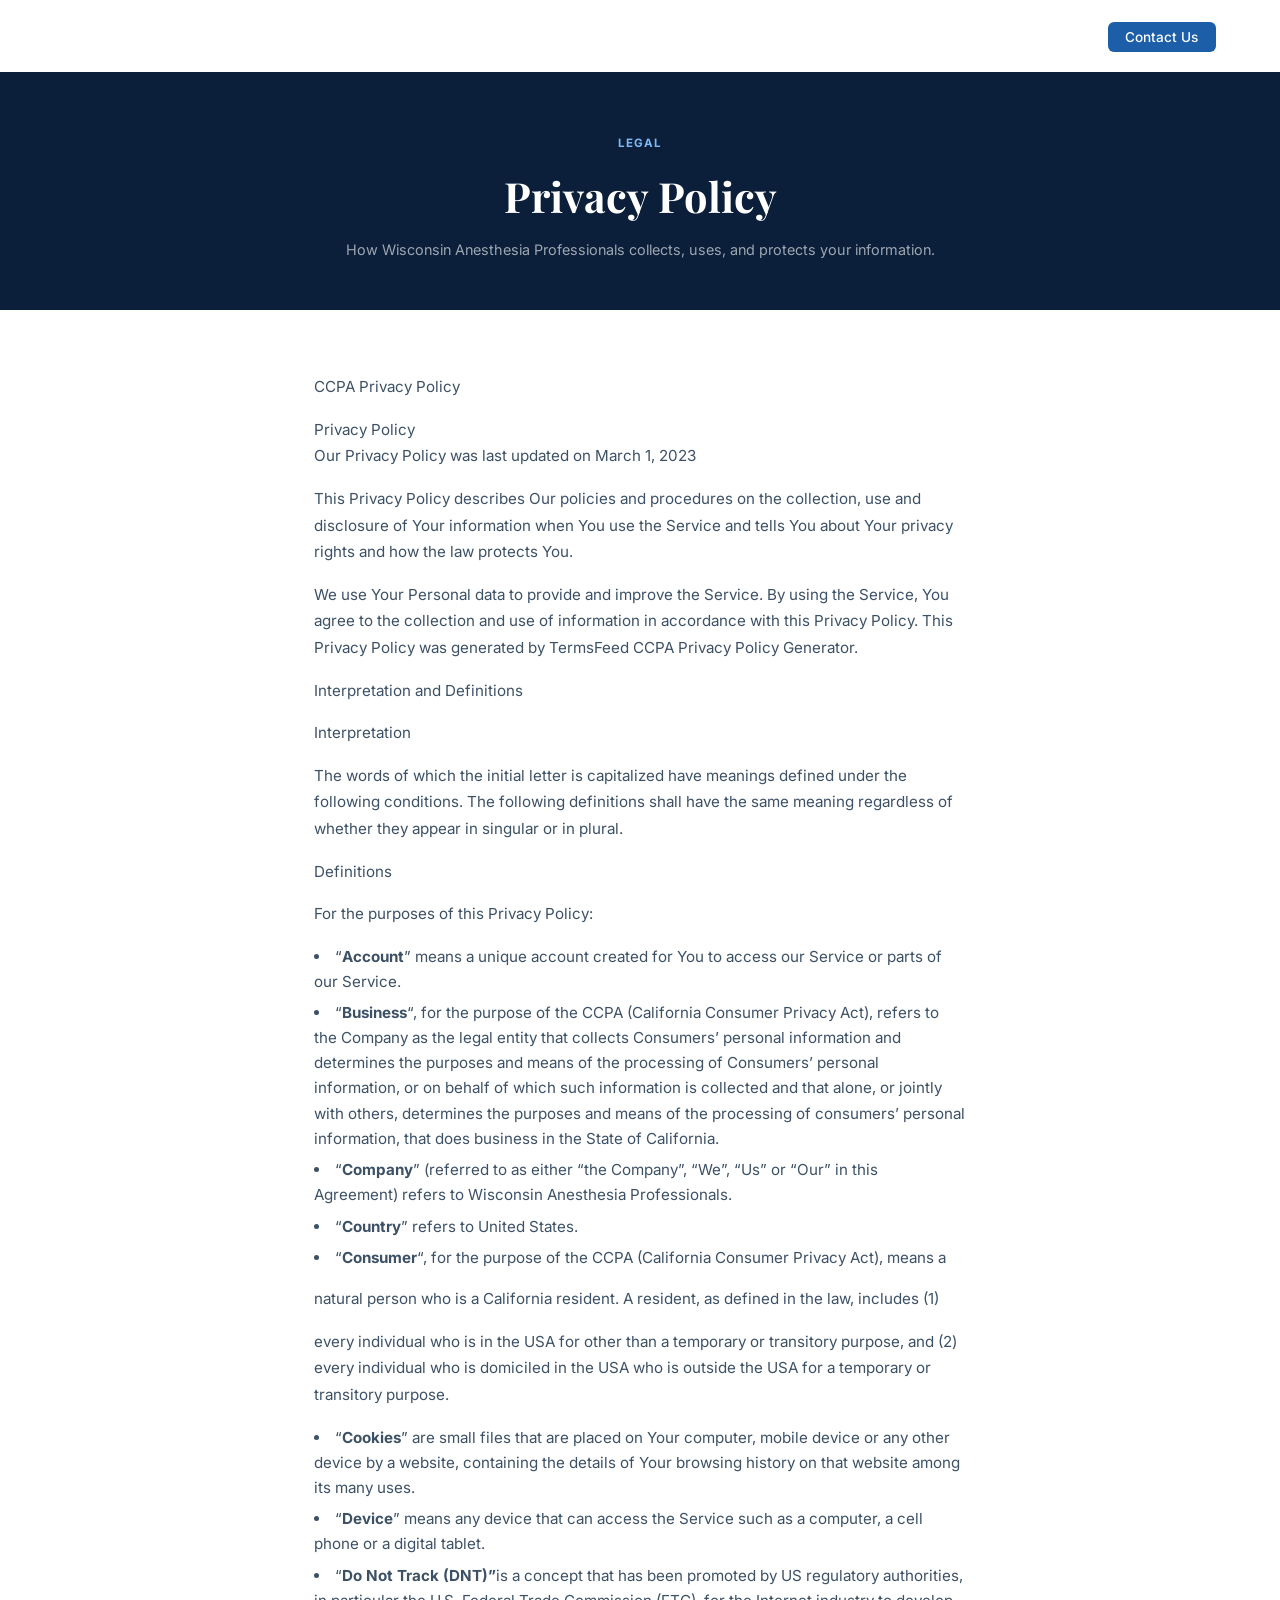
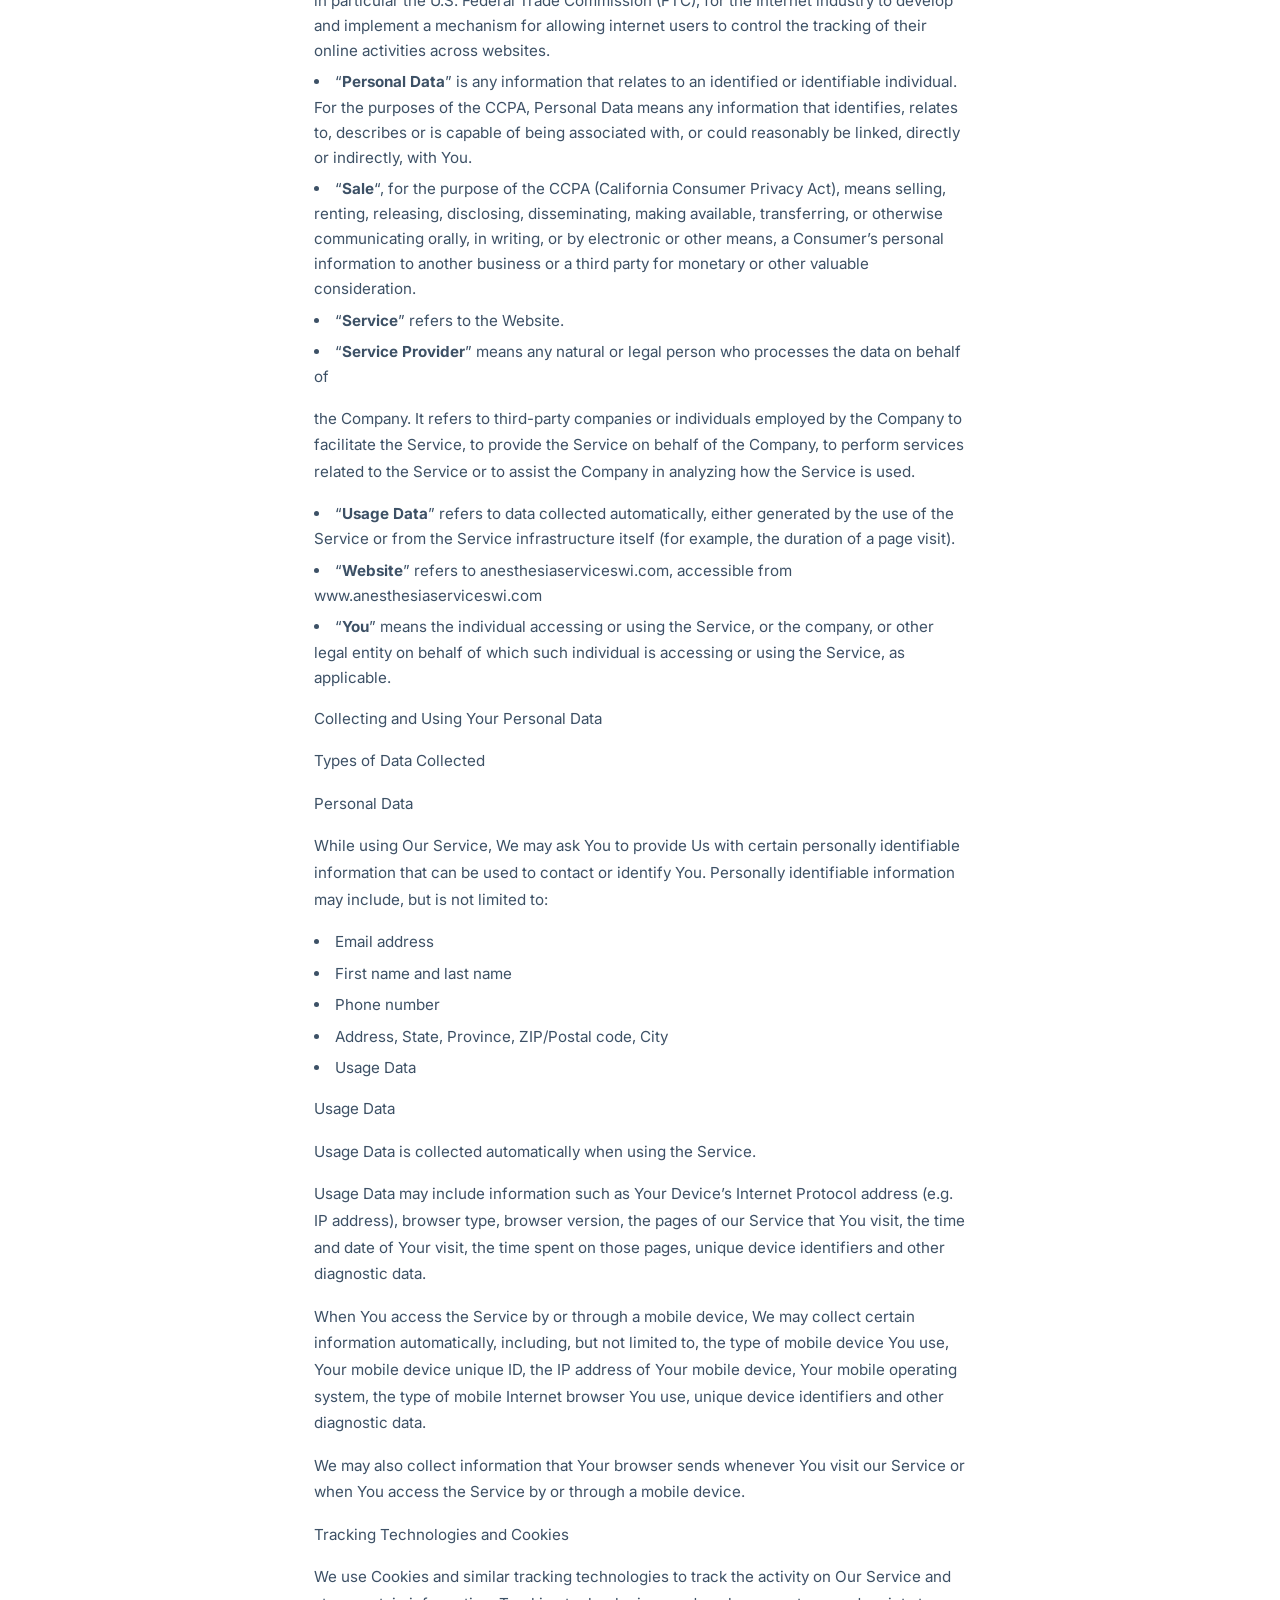
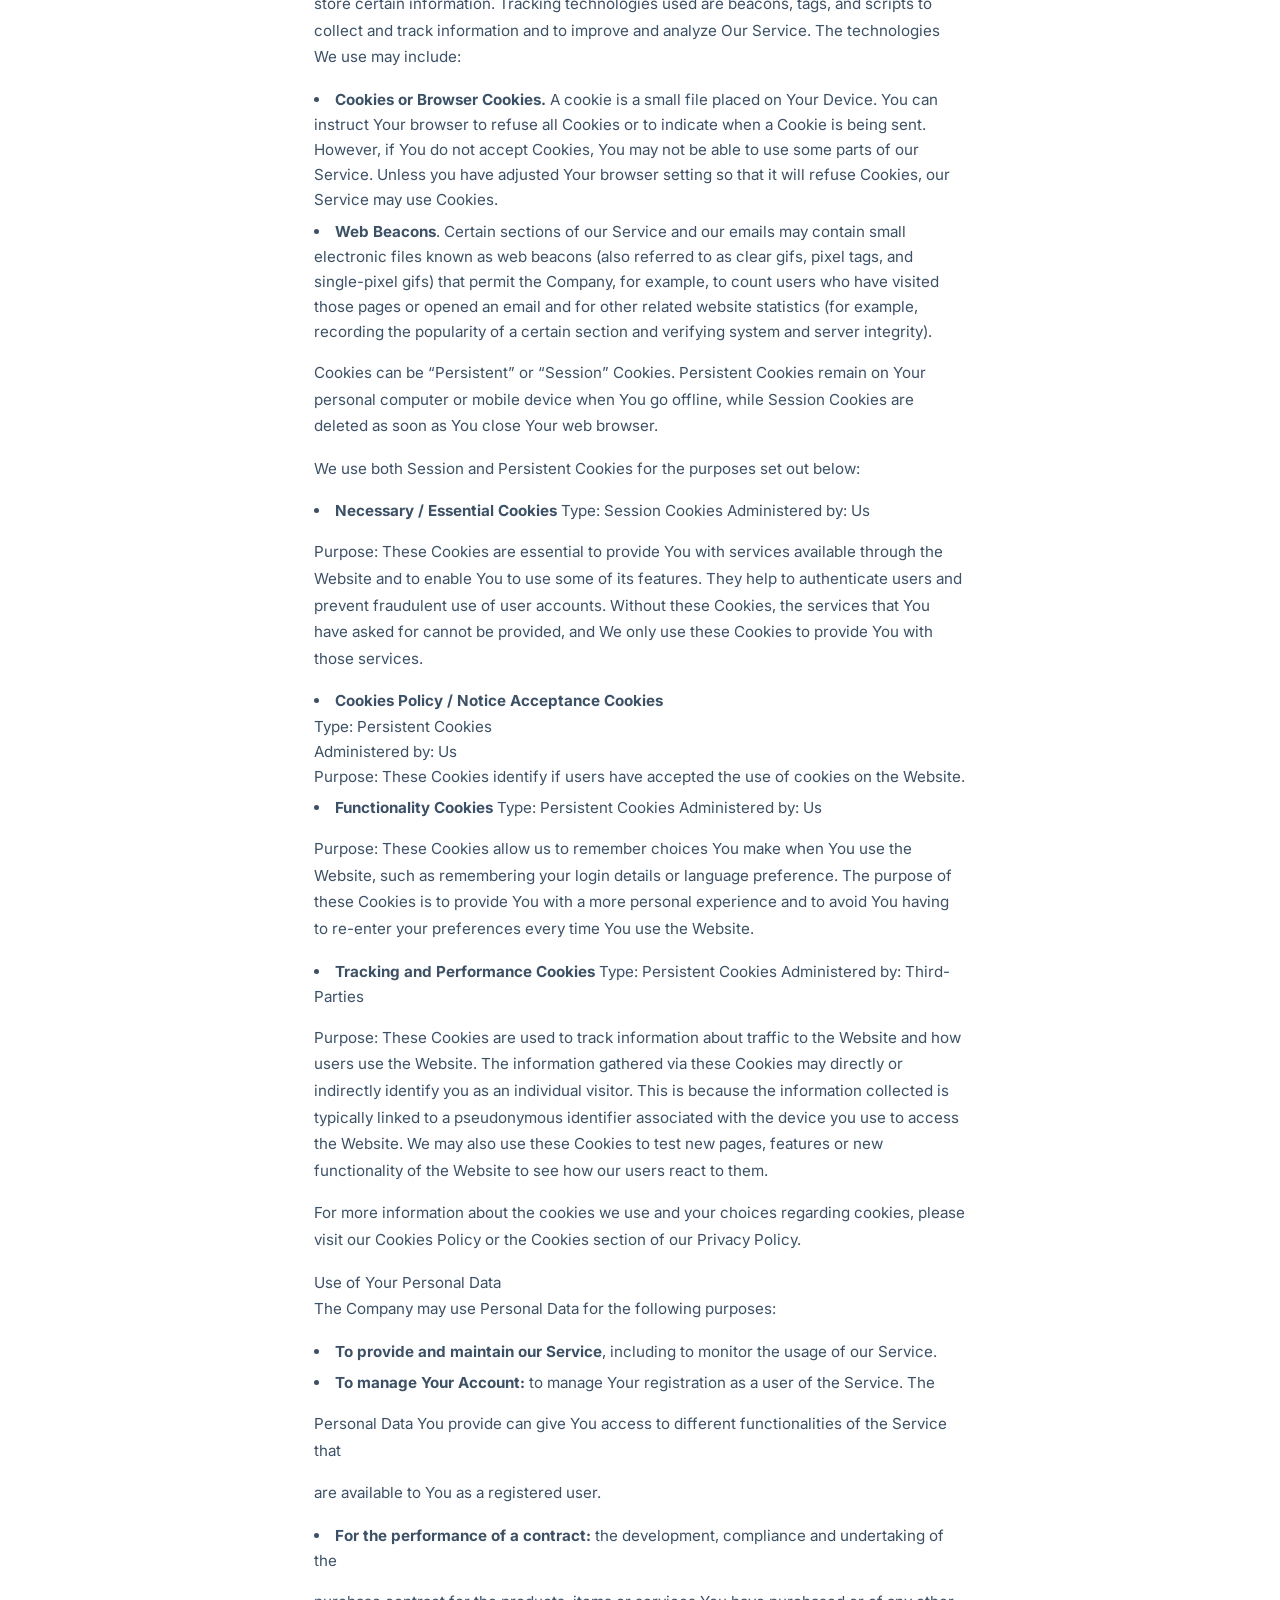
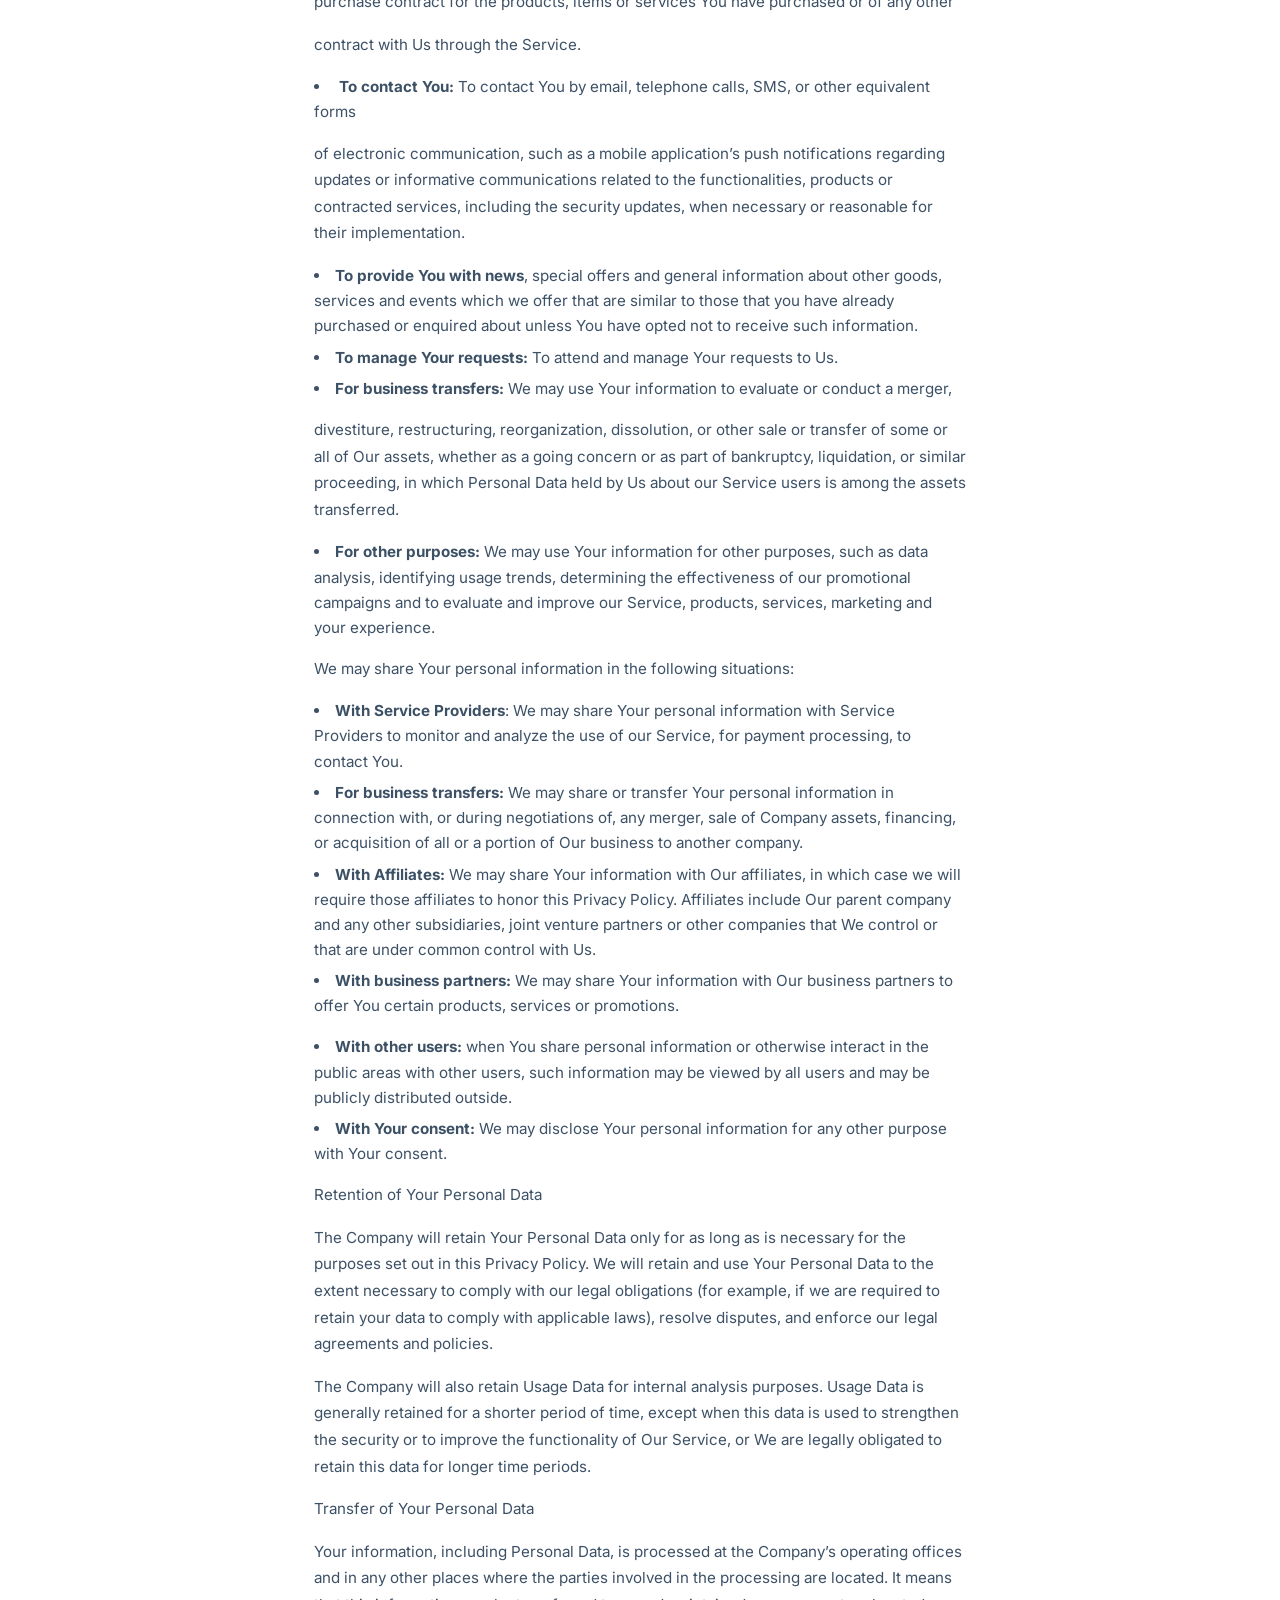
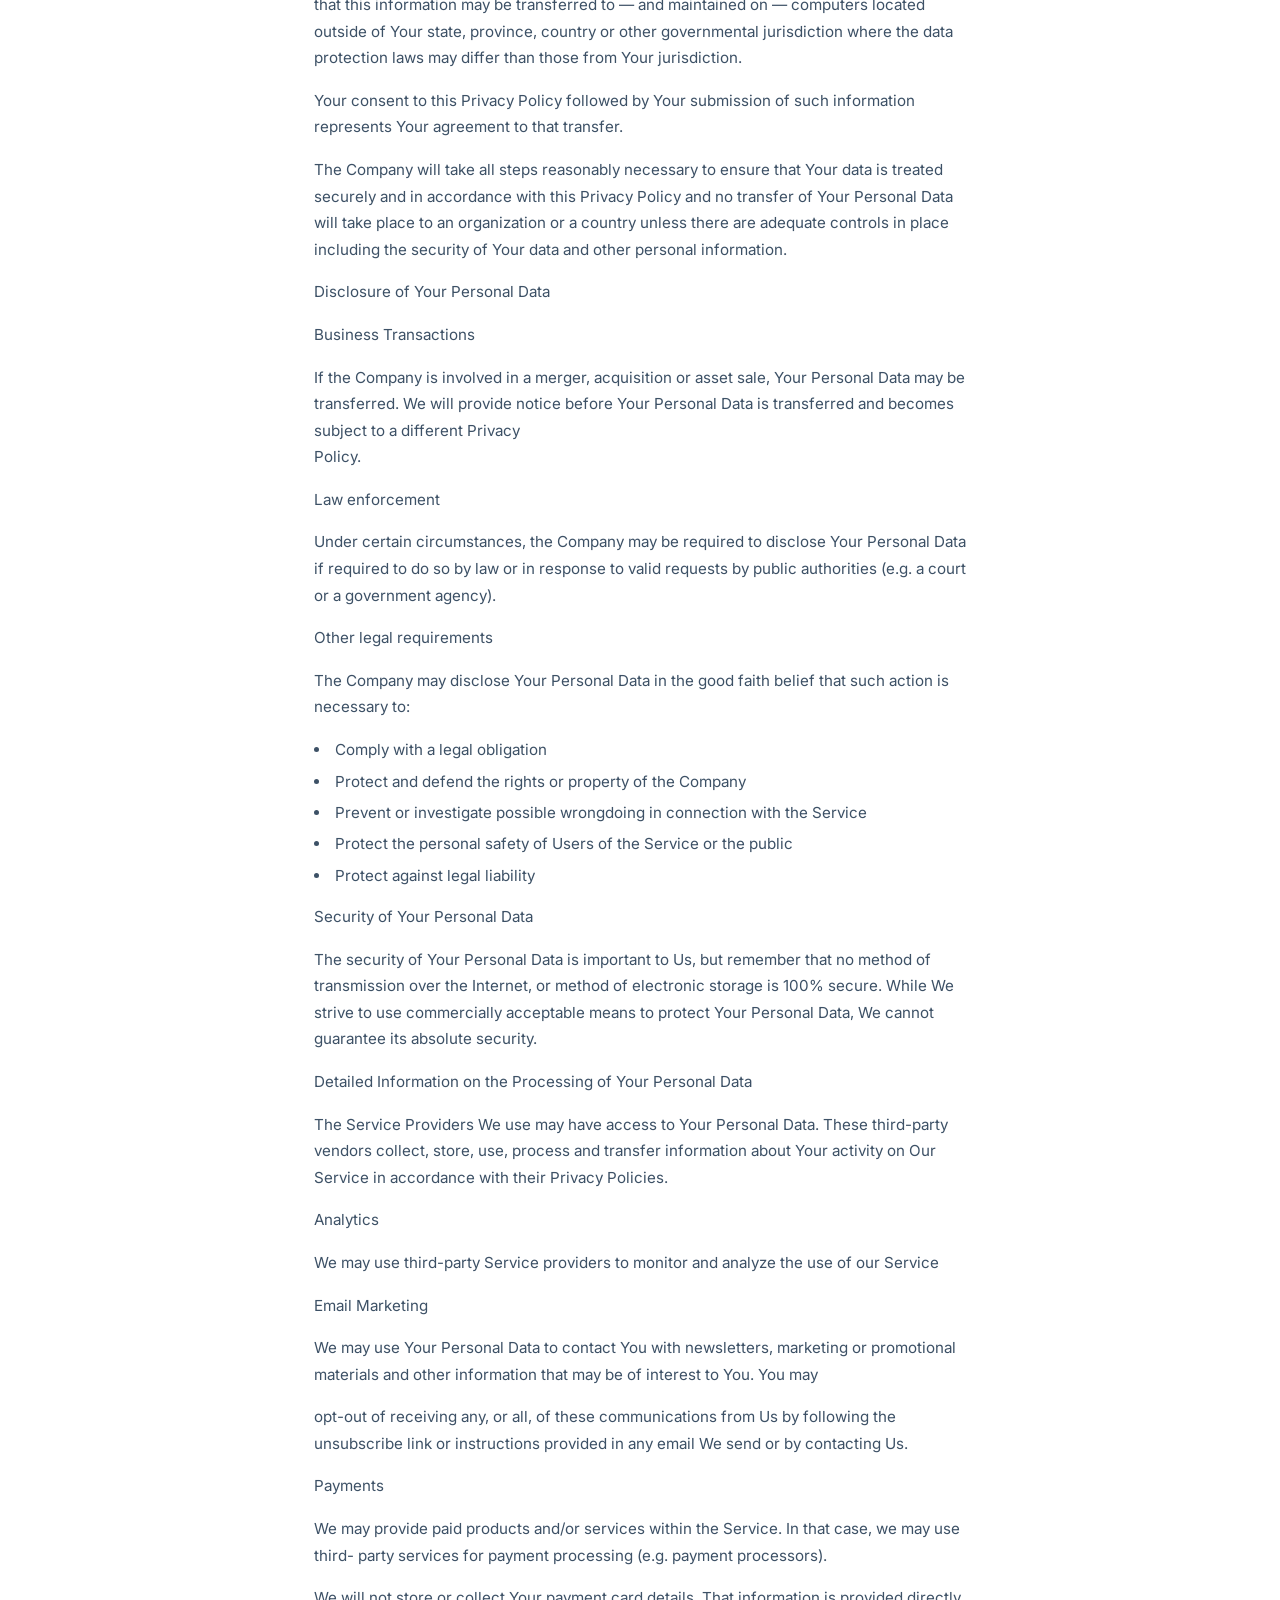
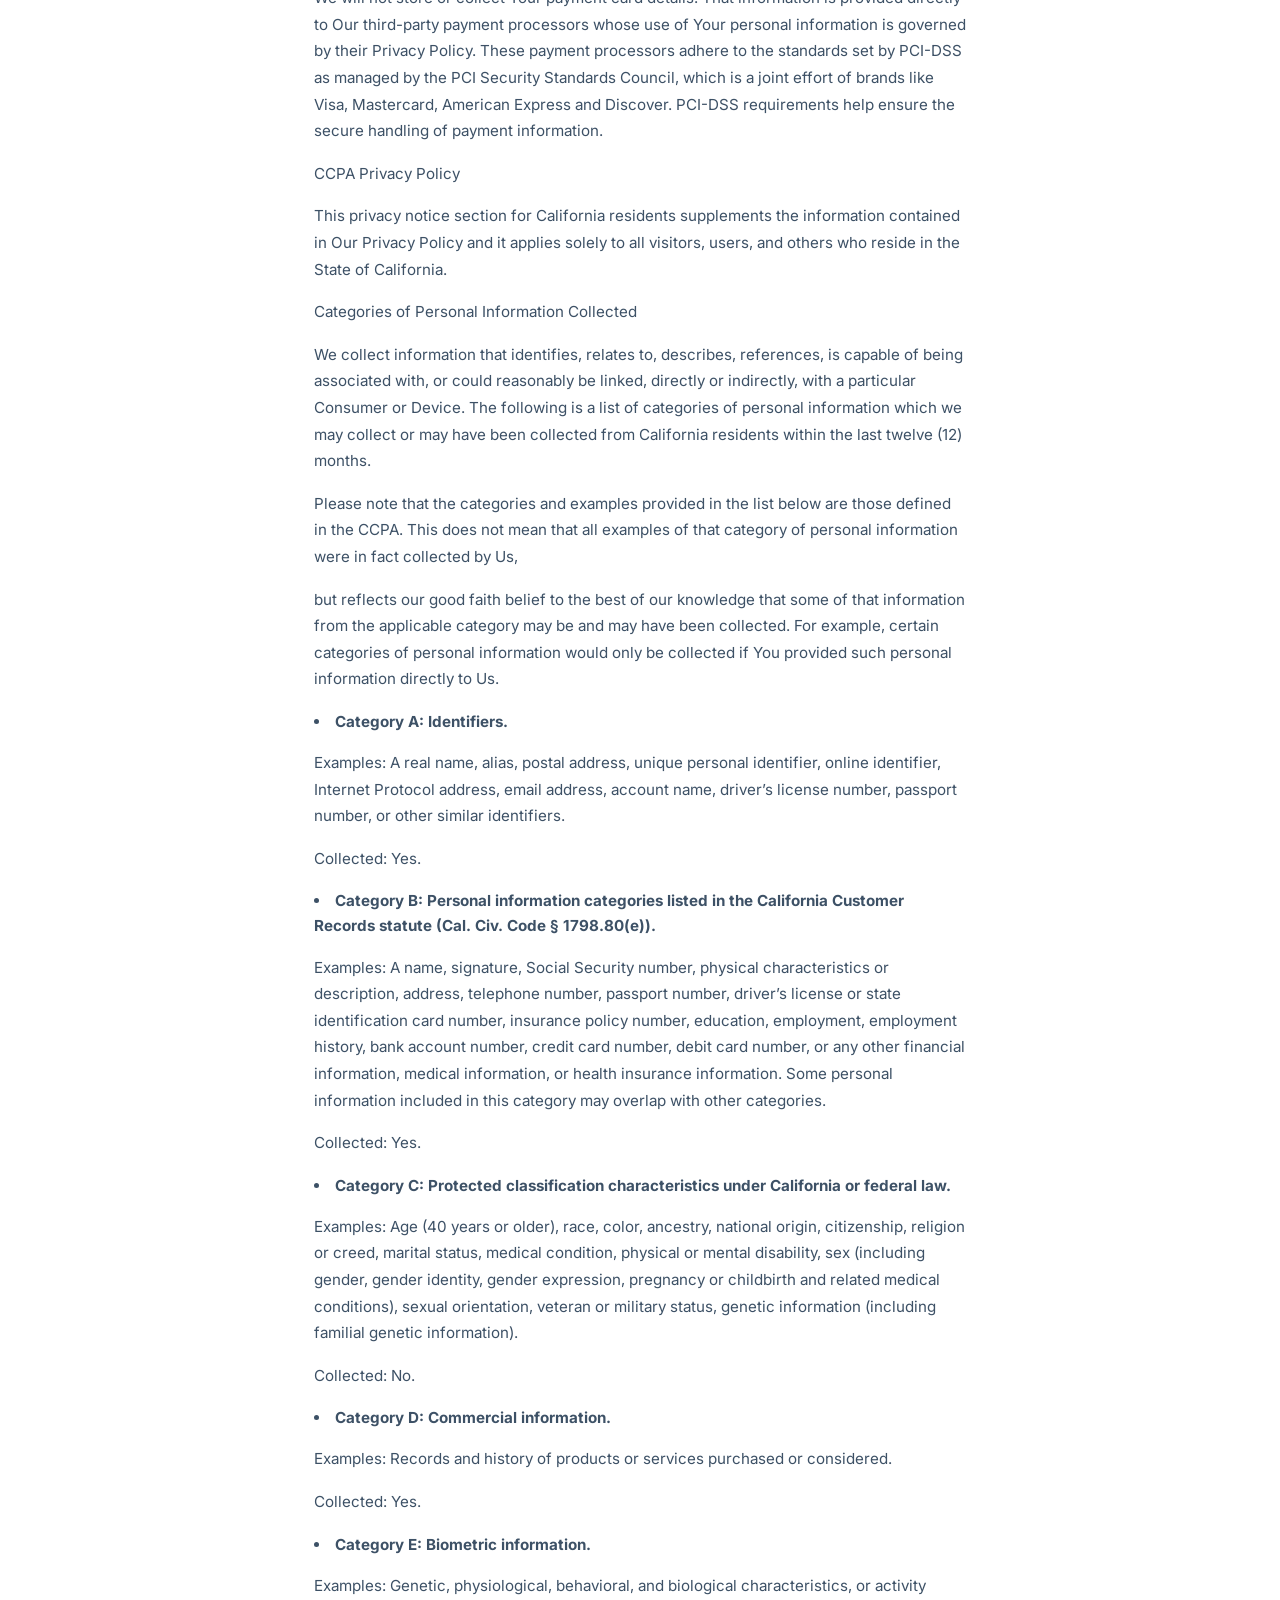
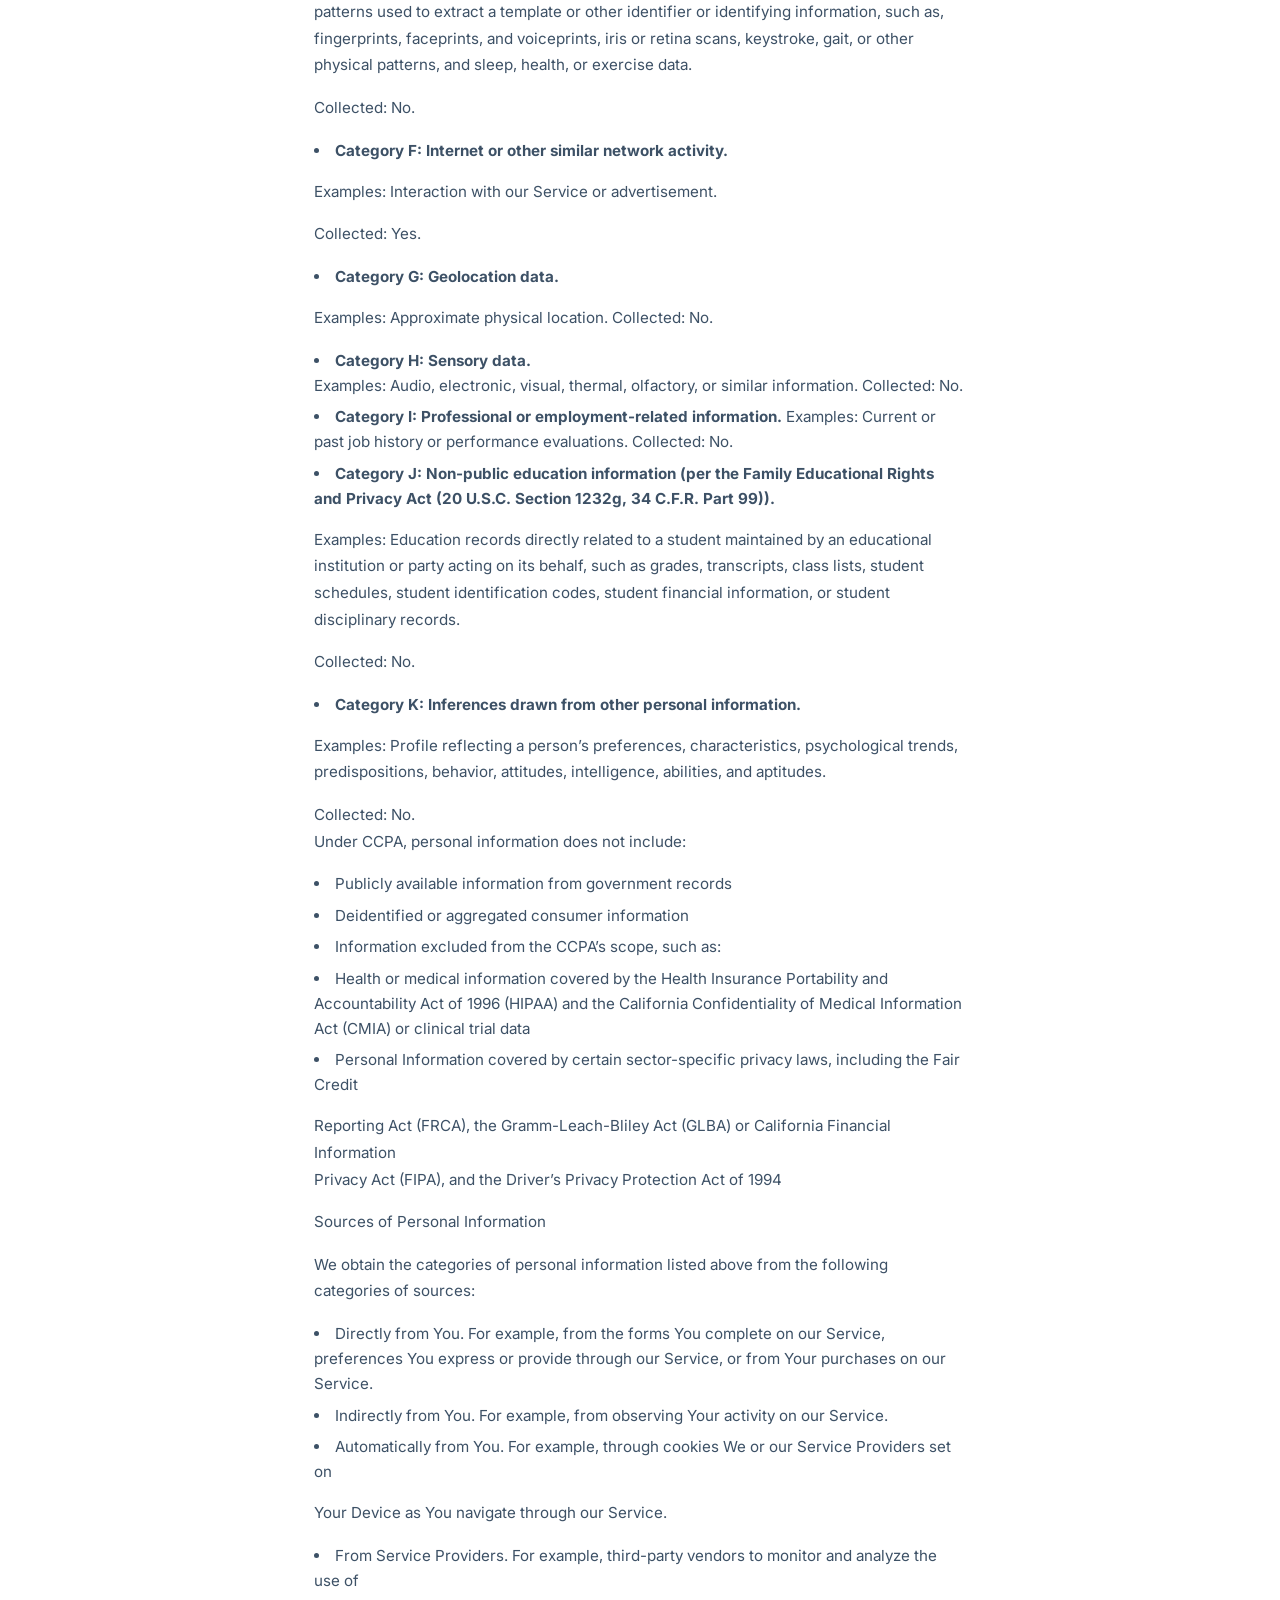
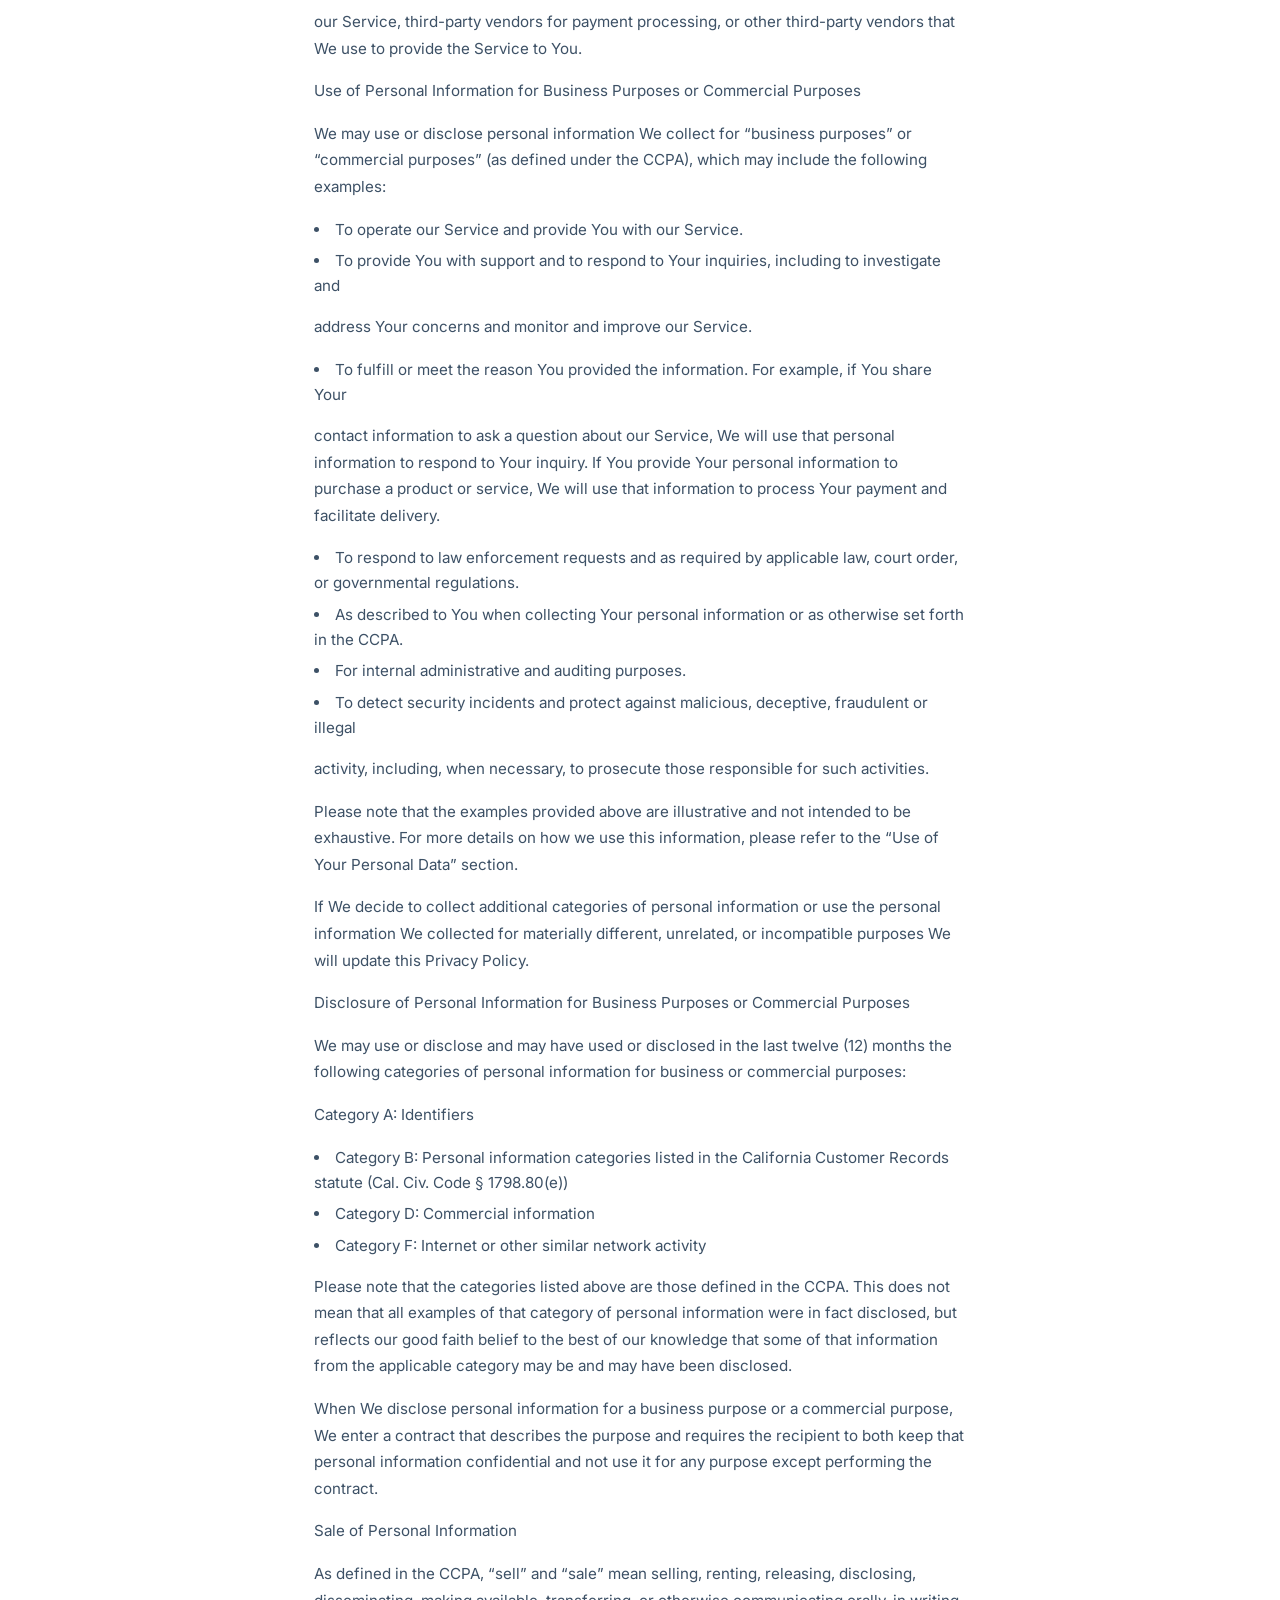
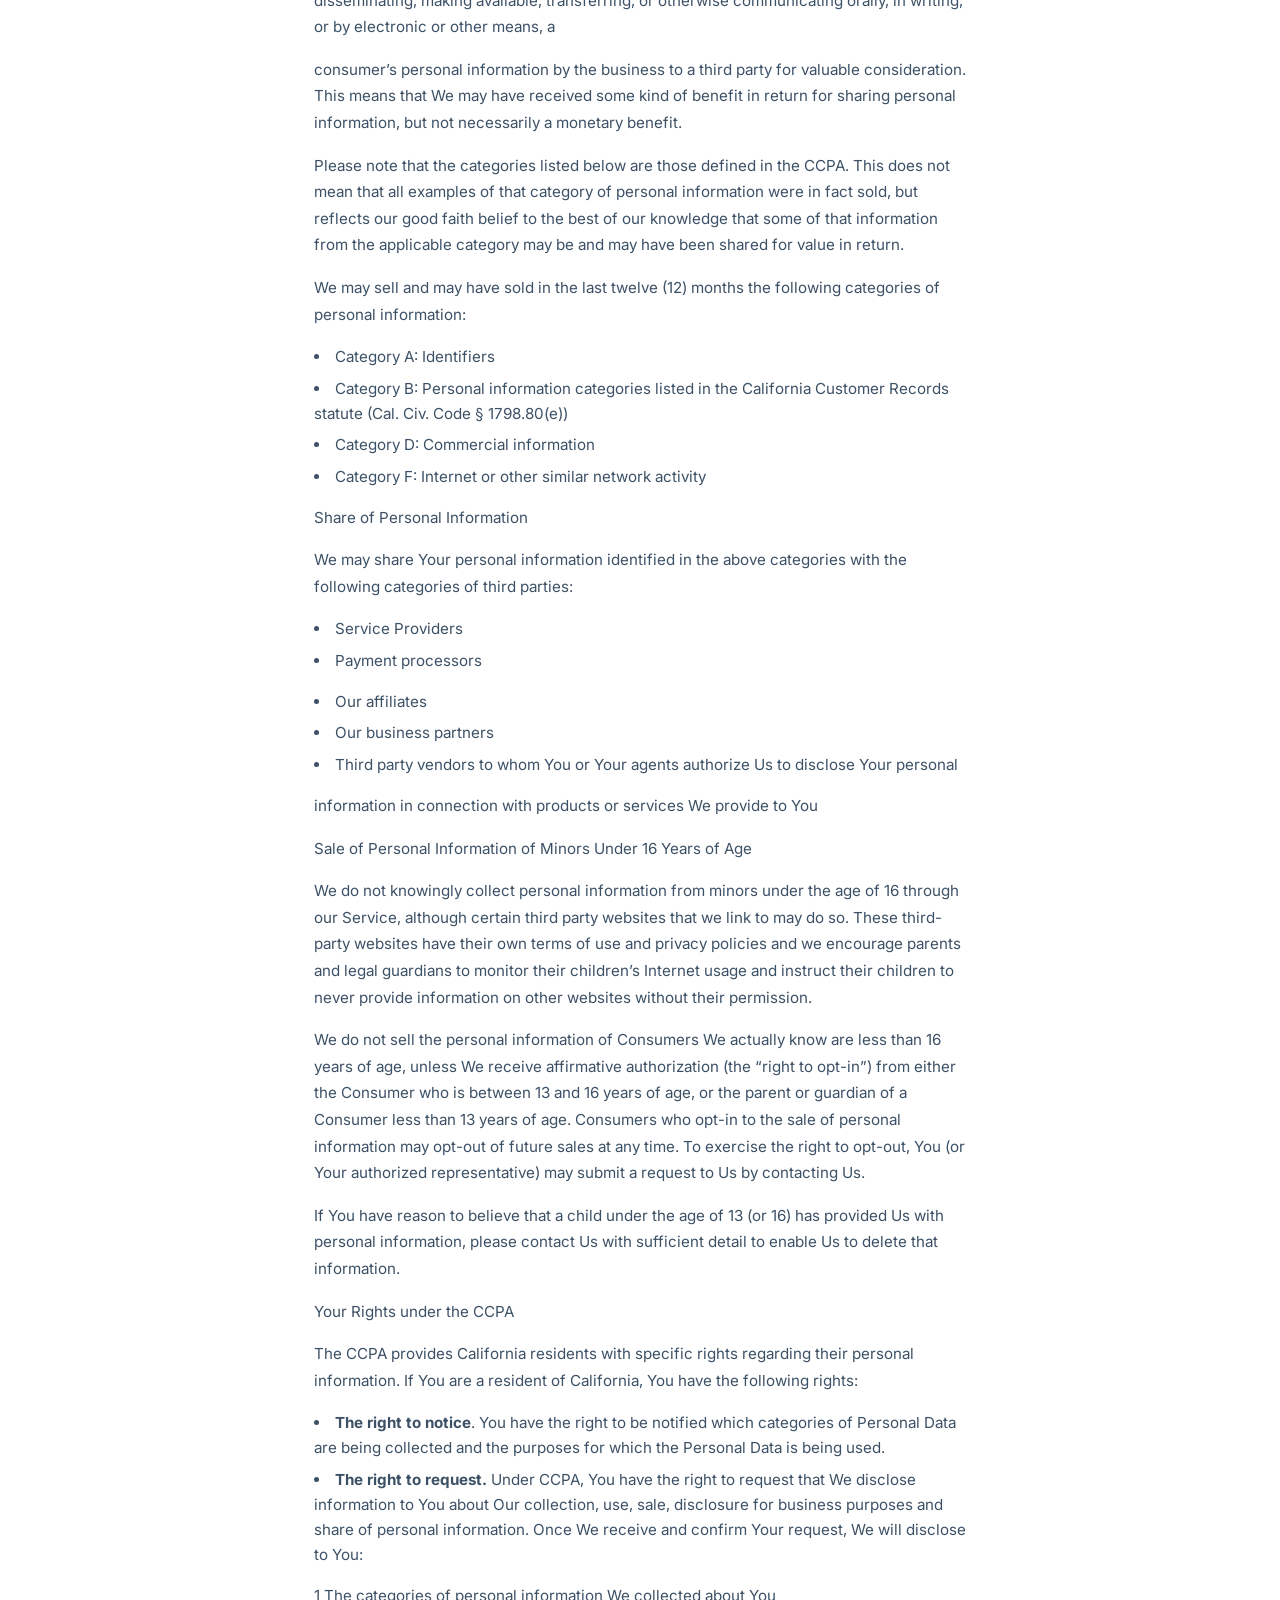
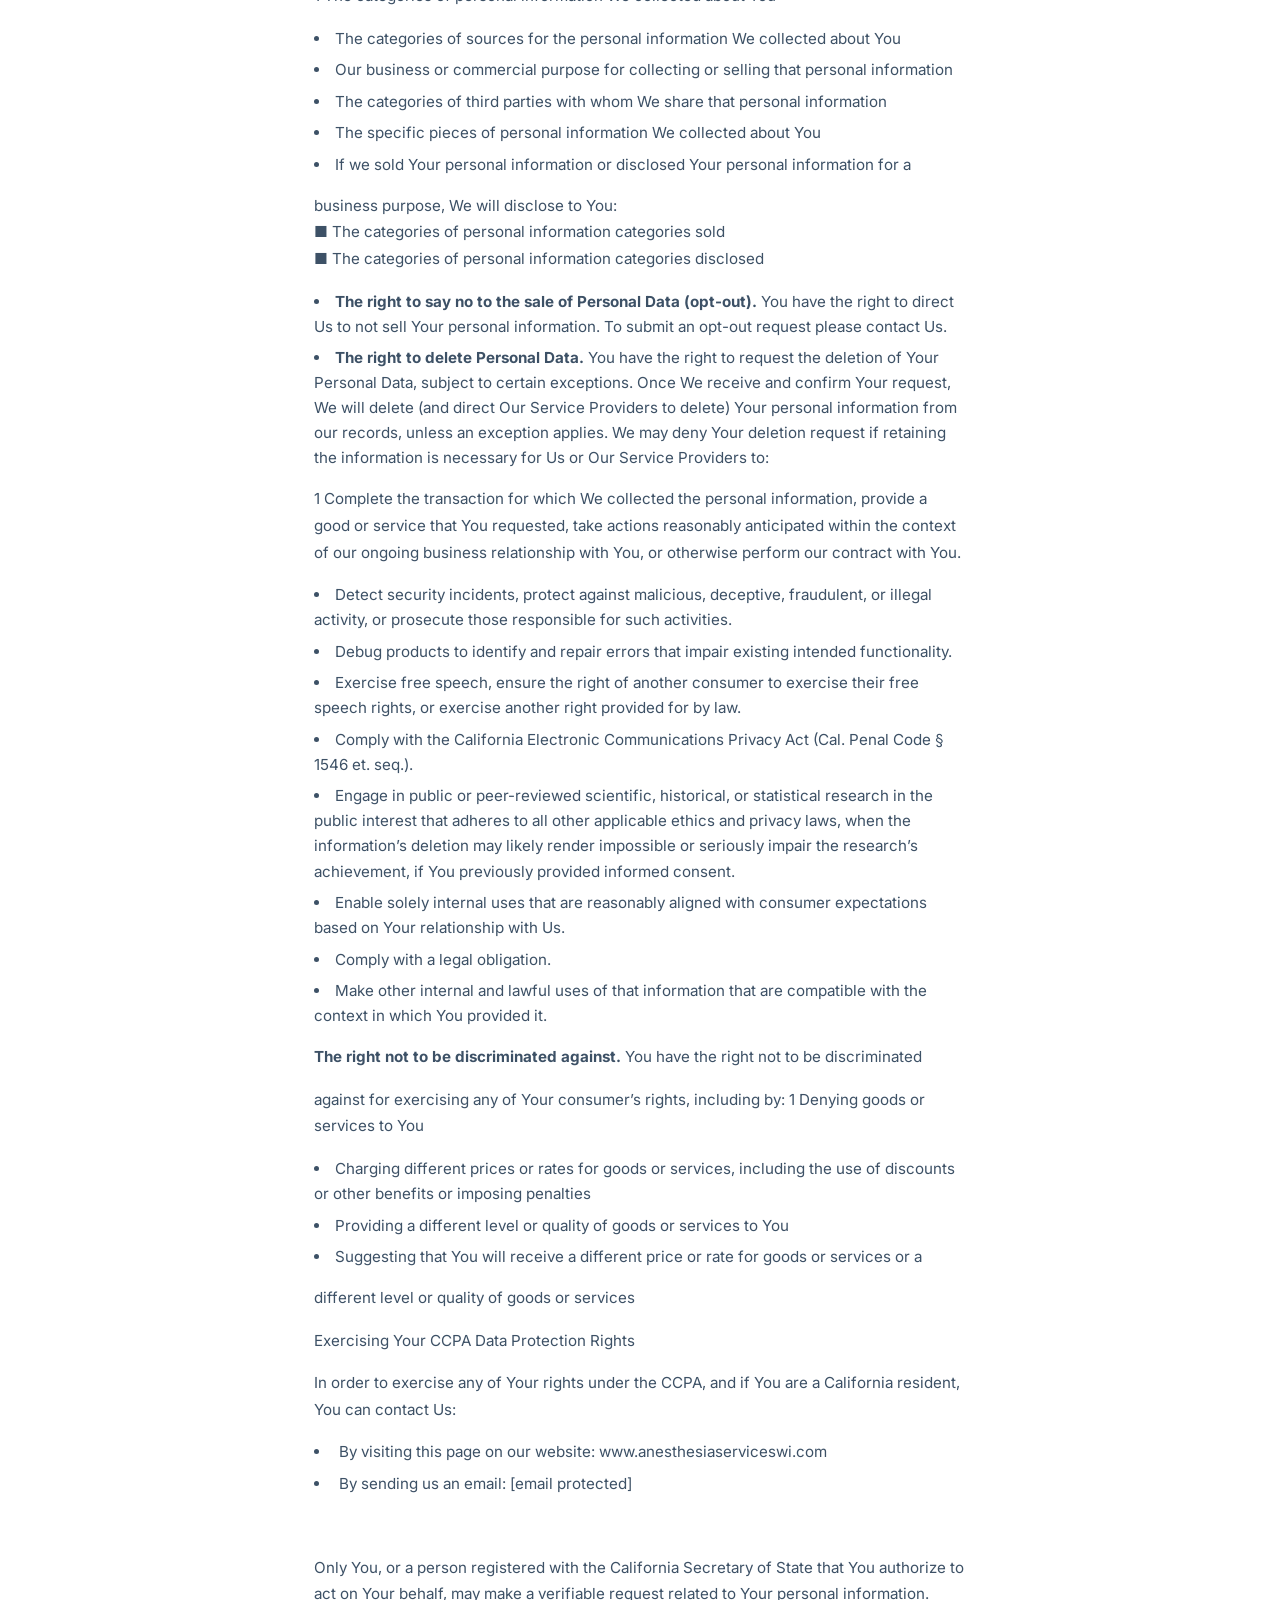
==== commit 26457810: "Replace privacy policy with verbatim live site content" ====
--- a/privacy-policy.html
+++ b/privacy-policy.html
@@ -1,4 +1,4 @@
-<!DOCTYPE html>
+﻿<!DOCTYPE html>
 <html lang="en">
 <head>
   <meta charset="UTF-8" />
@@ -39,86 +39,7 @@
     </div>
 
     <div class="policy-content">
-      <p class="policy-effective">Effective Date: June 22, 2026 &nbsp;|&nbsp; Last Updated: June 22, 2026</p>
-
-      <p>Wisconsin Anesthesia Professionals ("we," "us," or "our") is committed to protecting the privacy of individuals who visit our website and interact with our services. This Privacy Policy describes how we collect, use, disclose, and safeguard personal information submitted through our website at <strong>anesthesiaserviceswi.com</strong>.</p>
-
-      <p>By using our website or submitting information through our contact forms, you acknowledge that you have read and understood this Privacy Policy.</p>
-
-      <h2>1. Information We Collect</h2>
-      <p>We collect personal information that you voluntarily provide when you contact us through our website forms, including but not limited to:</p>
-      <ul>
-        <li>Name (first and last)</li>
-        <li>Email address</li>
-        <li>Phone number</li>
-        <li>Organization or facility name</li>
-        <li>Job title or role</li>
-        <li>Facility location</li>
-        <li>Information about billing systems or service needs</li>
-        <li>Any additional details you include in your message</li>
-        <li>Files or documents you choose to attach</li>
-      </ul>
-      <p>We also collect non-personal, technical information automatically when you visit our website, such as your IP address, browser type, pages visited, and time spent on the site. This information is collected through standard web server logs and analytics tools and is used solely for website administration and improvement purposes.</p>
-
-      <h2>2. How We Use Your Information</h2>
-      <p>The personal information you submit is used for the following purposes:</p>
-      <ul>
-        <li>To respond to your inquiries, service requests, or billing questions</li>
-        <li>To provide information about our anesthesia services</li>
-        <li>To communicate with you about your inquiry and follow up as appropriate</li>
-        <li>To maintain records of our communications for business and compliance purposes</li>
-        <li>To improve our website and the services we offer</li>
-      </ul>
-      <p>We do not use your information for unsolicited marketing communications without your prior consent.</p>
-
-      <h2>3. HIPAA and Health Information</h2>
-      <p>Wisconsin Anesthesia Professionals is a healthcare organization and is committed to compliance with the Health Insurance Portability and Accountability Act (HIPAA). Please note that our website contact forms are intended for business and service inquiries — not for transmitting protected health information (PHI) about patients.</p>
-      <p>Do not submit patient names, dates of service, diagnoses, insurance information, or any other PHI through our website contact forms. If you need to share PHI with our billing team, please contact us directly by phone so we can provide a HIPAA-compliant method of communication.</p>
-
-      <h2>4. Information Sharing and Disclosure</h2>
-      <p>We do not sell, rent, or trade your personal information to third parties. We may share your information in the following limited circumstances:</p>
-      <ul>
-        <li><strong>Service providers:</strong> We may share information with trusted vendors who assist us in operating our website or conducting our business, subject to confidentiality obligations.</li>
-        <li><strong>Legal requirements:</strong> We may disclose information if required to do so by law, court order, or governmental authority.</li>
-        <li><strong>Business transfers:</strong> In the event of a merger, acquisition, or sale of substantially all assets, your information may be transferred as part of that transaction.</li>
-      </ul>
-
-      <h2>5. Cookies and Tracking Technologies</h2>
-      <p>Our website may use cookies — small text files stored on your device — to enhance your browsing experience and analyze site traffic. You can instruct your browser to refuse all cookies or to indicate when a cookie is being sent. However, some features of our website may not function properly without cookies.</p>
-      <p>We do not use cookies to track individuals across third-party websites or for targeted advertising purposes.</p>
-
-      <h2>6. Data Security</h2>
-      <p>We implement reasonable administrative, technical, and physical safeguards to protect the personal information you submit against unauthorized access, use, alteration, or disclosure. However, no method of transmission over the internet or electronic storage is 100% secure, and we cannot guarantee absolute security.</p>
-
-      <h2>7. Retention of Information</h2>
-      <p>We retain personal information for as long as necessary to fulfill the purposes outlined in this Privacy Policy, comply with our legal obligations, resolve disputes, and enforce our agreements. When information is no longer needed, we securely delete or anonymize it.</p>
-
-      <h2>8. Your Rights</h2>
-      <p>Depending on your location, you may have certain rights regarding your personal information, including:</p>
-      <ul>
-        <li>The right to access the personal information we hold about you</li>
-        <li>The right to request correction of inaccurate information</li>
-        <li>The right to request deletion of your information, subject to applicable legal requirements</li>
-        <li>The right to withdraw consent where processing is based on consent</li>
-      </ul>
-      <p>To exercise any of these rights, please contact us using the information provided below.</p>
-
-      <h2>9. Children's Privacy</h2>
-      <p>Our website is not directed to children under the age of 13, and we do not knowingly collect personal information from children. If you believe we have inadvertently collected information from a child, please contact us immediately so we can delete it.</p>
-
-      <h2>10. Third-Party Links</h2>
-      <p>Our website may contain links to third-party websites. This Privacy Policy applies only to our website. We are not responsible for the privacy practices of other sites and encourage you to review their privacy policies.</p>
-
-      <h2>11. Changes to This Policy</h2>
-      <p>We may update this Privacy Policy from time to time. The updated version will be posted on this page with a revised "Last Updated" date. We encourage you to review this policy periodically. Continued use of our website after changes are posted constitutes acceptance of those changes.</p>
-
-      <h2>12. Contact Us</h2>
-      <p>If you have questions, concerns, or requests regarding this Privacy Policy or our data practices, please contact us:</p>
-      <ul>
-        <li><strong>Wisconsin Anesthesia Professionals</strong></li>
-        <li>1433 North Water Street, Milwaukee, Wisconsin 53202</li>
-        <li>Phone: <a href="tel:4142797060" style="color:var(--blue)">(414) 279-7060</a></li>
-      </ul>
+      <p>CCPA Privacy Policy</p><p>Privacy Policy<br />Our Privacy Policy was last updated on March 1, 2023</p><p>This Privacy Policy describes Our policies and procedures on the collection, use and disclosure of Your information when You use the Service and tells You about Your privacy rights and how the law protects You.</p><p>We use Your Personal data to provide and improve the Service. By using the Service, You agree to the collection and use of information in accordance with this Privacy Policy. This Privacy Policy was generated by TermsFeed CCPA Privacy Policy Generator.</p><p>Interpretation and Definitions</p><p>Interpretation</p><p>The words of which the initial letter is capitalized have meanings defined under the following conditions. The following definitions shall have the same meaning regardless of whether they appear in singular or in plural.</p><p>Definitions</p><p>For the purposes of this Privacy Policy:</p><ul><li>&#8220;<strong>Account</strong>&#8221; means a unique account created for You to access our Service or parts of our Service.</li><li>&#8220;<strong>Business</strong>&#8220;, for the purpose of the CCPA (California Consumer Privacy Act), refers to the Company as the legal entity that collects Consumers&#8217; personal information and determines the purposes and means of the processing of Consumers&#8217; personal information, or on behalf of which such information is collected and that alone, or jointly with others, determines the purposes and means of the processing of consumers&#8217; personal information, that does business in the State of California.</li><li>&#8220;<strong>Company</strong>&#8221; (referred to as either &#8220;the Company&#8221;, &#8220;We&#8221;, &#8220;Us&#8221; or &#8220;Our&#8221; in this Agreement) refers to Wisconsin Anesthesia Professionals.</li><li>&#8220;<strong>Country</strong>&#8221; refers to United States.</li><li>&#8220;<strong>Consumer</strong>&#8220;, for the purpose of the CCPA (California Consumer Privacy Act), means a</li></ul><p>natural person who is a California resident. A resident, as defined in the law, includes (1)</p><p>every individual who is in the USA for other than a temporary or transitory purpose, and (2) every individual who is domiciled in the USA who is outside the USA for a temporary or transitory purpose.</p><ul><li>&#8220;<strong>Cookies</strong>&#8221; are small files that are placed on Your computer, mobile device or any other device by a website, containing the details of Your browsing history on that website among its many uses.</li><li>&#8220;<strong>Device</strong>&#8221; means any device that can access the Service such as a computer, a cell phone or a digital tablet.</li><li>&#8220;<strong>Do Not Track (DNT)”</strong>is a concept that has been promoted by US regulatory authorities, in particular the U.S. Federal Trade Commission (FTC), for the Internet industry to develop and implement a mechanism for allowing internet users to control the tracking of their online activities across websites.</li><li>&#8220;<strong>Personal Data</strong>&#8221; is any information that relates to an identified or identifiable individual. For the purposes of the CCPA, Personal Data means any information that identifies, relates to, describes or is capable of being associated with, or could reasonably be linked, directly or indirectly, with You.</li><li>&#8220;<strong>Sale</strong>&#8220;, for the purpose of the CCPA (California Consumer Privacy Act), means selling, renting, releasing, disclosing, disseminating, making available, transferring, or otherwise communicating orally, in writing, or by electronic or other means, a Consumer&#8217;s personal information to another business or a third party for monetary or other valuable consideration.</li><li>&#8220;<strong>Service</strong>&#8221; refers to the Website.</li><li>&#8220;<strong>Service Provider</strong>&#8221; means any natural or legal person who processes the data on behalf of</li></ul><p>the Company. It refers to third-party companies or individuals employed by the Company to facilitate the Service, to provide the Service on behalf of the Company, to perform services related to the Service or to assist the Company in analyzing how the Service is used.</p><ul><li>&#8220;<strong>Usage Data</strong>&#8221; refers to data collected automatically, either generated by the use of the Service or from the Service infrastructure itself (for example, the duration of a page visit).</li><li>&#8220;<strong>Website</strong>&#8221; refers to anesthesiaserviceswi.com, accessible from www.anesthesiaserviceswi.com</li><li>&#8220;<strong>You</strong>&#8221; means the individual accessing or using the Service, or the company, or other legal entity on behalf of which such individual is accessing or using the Service, as applicable.</li></ul><p>Collecting and Using Your Personal Data</p><p>Types of Data Collected</p><p>Personal Data</p><p>While using Our Service, We may ask You to provide Us with certain personally identifiable information that can be used to contact or identify You. Personally identifiable information may include, but is not limited to:</p><ul><li>Email address</li><li>First name and last name</li><li>Phone number</li><li>Address, State, Province, ZIP/Postal code, City</li><li>Usage Data</li></ul><p>Usage Data</p><p>Usage Data is collected automatically when using the Service.</p><p>Usage Data may include information such as Your Device&#8217;s Internet Protocol address (e.g. IP address), browser type, browser version, the pages of our Service that You visit, the time and date of Your visit, the time spent on those pages, unique device identifiers and other diagnostic data.</p><p>When You access the Service by or through a mobile device, We may collect certain information automatically, including, but not limited to, the type of mobile device You use, Your mobile device unique ID, the IP address of Your mobile device, Your mobile operating system, the type of mobile Internet browser You use, unique device identifiers and other diagnostic data.</p><p>We may also collect information that Your browser sends whenever You visit our Service or when You access the Service by or through a mobile device.</p><p>Tracking Technologies and Cookies</p><p>We use Cookies and similar tracking technologies to track the activity on Our Service and store certain information. Tracking technologies used are beacons, tags, and scripts to collect and track information and to improve and analyze Our Service. The technologies We use may include:</p><ul><li><strong>Cookies or Browser Cookies. </strong>A cookie is a small file placed on Your Device. You can instruct Your browser to refuse all Cookies or to indicate when a Cookie is being sent. However, if You do not accept Cookies, You may not be able to use some parts of our Service. Unless you have adjusted Your browser setting so that it will refuse Cookies, our Service may use Cookies.</li><li><strong>Web Beacons</strong>. Certain sections of our Service and our emails may contain small electronic files known as web beacons (also referred to as clear gifs, pixel tags, and single-pixel gifs) that permit the Company, for example, to count users who have visited those pages or opened an email and for other related website statistics (for example, recording the popularity of a certain section and verifying system and server integrity).</li></ul><p>Cookies can be &#8220;Persistent&#8221; or &#8220;Session&#8221; Cookies. Persistent Cookies remain on Your personal computer or mobile device when You go offline, while Session Cookies are deleted as soon as You close Your web browser.</p><p>We use both Session and Persistent Cookies for the purposes set out below:</p><ul><li><strong>Necessary / Essential Cookies </strong>Type: Session Cookies Administered by: Us</li></ul><p>Purpose: These Cookies are essential to provide You with services available through the Website and to enable You to use some of its features. They help to authenticate users and prevent fraudulent use of user accounts. Without these Cookies, the services that You have asked for cannot be provided, and We only use these Cookies to provide You with those services.</p><ul><li><strong>Cookies Policy / Notice Acceptance Cookies<br /></strong>Type: Persistent Cookies<br />Administered by: Us<br />Purpose: These Cookies identify if users have accepted the use of cookies on the Website.</li><li><strong>Functionality Cookies </strong>Type: Persistent Cookies Administered by: Us</li></ul><p>Purpose: These Cookies allow us to remember choices You make when You use the Website, such as remembering your login details or language preference. The purpose of these Cookies is to provide You with a more personal experience and to avoid You having to re-enter your preferences every time You use the Website.</p><ul><li><strong>Tracking and Performance Cookies </strong>Type: Persistent Cookies Administered by: Third-Parties</li></ul><p>Purpose: These Cookies are used to track information about traffic to the Website and how users use the Website. The information gathered via these Cookies may directly or indirectly identify you as an individual visitor. This is because the information collected is typically linked to a pseudonymous identifier associated with the device you use to access the Website. We may also use these Cookies to test new pages, features or new functionality of the Website to see how our users react to them.</p><p>For more information about the cookies we use and your choices regarding cookies, please visit our Cookies Policy or the Cookies section of our Privacy Policy.</p><p>Use of Your Personal Data<br />The Company may use Personal Data for the following purposes:</p><ul><li><strong>To provide and maintain our Service</strong>, including to monitor the usage of our Service.</li><li><strong>To manage Your Account: </strong>to manage Your registration as a user of the Service. The</li></ul><p>Personal Data You provide can give You access to different functionalities of the Service that</p><p>are available to You as a registered user.</p><ul><li><strong>For the performance of a contract: </strong>the development, compliance and undertaking of the</li></ul><p>purchase contract for the products, items or services You have purchased or of any other</p><p>contract with Us through the Service.</p><ul><li> <strong>To contact You: </strong>To contact You by email, telephone calls, SMS, or other equivalent forms</li></ul><p>of electronic communication, such as a mobile application&#8217;s push notifications regarding updates or informative communications related to the functionalities, products or contracted services, including the security updates, when necessary or reasonable for their implementation.</p><ul><li><strong>To provide You with news</strong>, special offers and general information about other goods, services and events which we offer that are similar to those that you have already purchased or enquired about unless You have opted not to receive such information.</li><li><strong>To manage Your requests: </strong>To attend and manage Your requests to Us.</li><li><strong>For business transfers: </strong>We may use Your information to evaluate or conduct a merger,</li></ul><p>divestiture, restructuring, reorganization, dissolution, or other sale or transfer of some or all of Our assets, whether as a going concern or as part of bankruptcy, liquidation, or similar proceeding, in which Personal Data held by Us about our Service users is among the assets transferred.</p><ul><li><strong>For other purposes: </strong>We may use Your information for other purposes, such as data analysis, identifying usage trends, determining the effectiveness of our promotional campaigns and to evaluate and improve our Service, products, services, marketing and your experience.</li></ul><p>We may share Your personal information in the following situations:</p><ul><li><strong>With Service Providers</strong>: We may share Your personal information with Service Providers to monitor and analyze the use of our Service, for payment processing, to contact You.</li><li><strong>For business transfers: </strong>We may share or transfer Your personal information in connection with, or during negotiations of, any merger, sale of Company assets, financing, or acquisition of all or a portion of Our business to another company.</li><li><strong>With Affiliates: </strong>We may share Your information with Our affiliates, in which case we will require those affiliates to honor this Privacy Policy. Affiliates include Our parent company and any other subsidiaries, joint venture partners or other companies that We control or that are under common control with Us.</li><li><strong>With business partners: </strong>We may share Your information with Our business partners to offer You certain products, services or promotions.</li></ul><ul><li><strong>With other users: </strong>when You share personal information or otherwise interact in the public areas with other users, such information may be viewed by all users and may be publicly distributed outside.</li><li><strong>With Your consent: </strong>We may disclose Your personal information for any other purpose with Your consent.</li></ul><p>Retention of Your Personal Data</p><p>The Company will retain Your Personal Data only for as long as is necessary for the purposes set out in this Privacy Policy. We will retain and use Your Personal Data to the extent necessary to comply with our legal obligations (for example, if we are required to retain your data to comply with applicable laws), resolve disputes, and enforce our legal agreements and policies.</p><p>The Company will also retain Usage Data for internal analysis purposes. Usage Data is generally retained for a shorter period of time, except when this data is used to strengthen the security or to improve the functionality of Our Service, or We are legally obligated to retain this data for longer time periods.</p><p>Transfer of Your Personal Data</p><p>Your information, including Personal Data, is processed at the Company&#8217;s operating offices and in any other places where the parties involved in the processing are located. It means that this information may be transferred to — and maintained on — computers located outside of Your state, province, country or other governmental jurisdiction where the data protection laws may differ than those from Your jurisdiction.</p><p>Your consent to this Privacy Policy followed by Your submission of such information represents Your agreement to that transfer.</p><p>The Company will take all steps reasonably necessary to ensure that Your data is treated securely and in accordance with this Privacy Policy and no transfer of Your Personal Data will take place to an organization or a country unless there are adequate controls in place including the security of Your data and other personal information.</p><p>Disclosure of Your Personal Data</p><p>Business Transactions</p><p>If the Company is involved in a merger, acquisition or asset sale, Your Personal Data may be transferred. We will provide notice before Your Personal Data is transferred and becomes subject to a different Privacy<br />Policy.</p><p>Law enforcement</p><p>Under certain circumstances, the Company may be required to disclose Your Personal Data if required to do so by law or in response to valid requests by public authorities (e.g. a court or a government agency).</p><p>Other legal requirements</p><p>The Company may disclose Your Personal Data in the good faith belief that such action is necessary to:</p><ul><li>Comply with a legal obligation</li><li>Protect and defend the rights or property of the Company</li><li>Prevent or investigate possible wrongdoing in connection with the Service</li><li>Protect the personal safety of Users of the Service or the public</li><li>Protect against legal liability</li></ul><p>Security of Your Personal Data</p><p>The security of Your Personal Data is important to Us, but remember that no method of transmission over the Internet, or method of electronic storage is 100% secure. While We strive to use commercially acceptable means to protect Your Personal Data, We cannot guarantee its absolute security.</p><p>Detailed Information on the Processing of Your Personal Data</p><p>The Service Providers We use may have access to Your Personal Data. These third-party vendors collect, store, use, process and transfer information about Your activity on Our Service in accordance with their Privacy Policies.</p><p>Analytics</p><p>We may use third-party Service providers to monitor and analyze the use of our Service</p><p>Email Marketing</p><p>We may use Your Personal Data to contact You with newsletters, marketing or promotional materials and other information that may be of interest to You. You may</p><p>opt-out of receiving any, or all, of these communications from Us by following the unsubscribe link or instructions provided in any email We send or by contacting Us.</p><p>Payments</p><p>We may provide paid products and/or services within the Service. In that case, we may use third- party services for payment processing (e.g. payment processors).</p><p>We will not store or collect Your payment card details. That information is provided directly to Our third-party payment processors whose use of Your personal information is governed by their Privacy Policy. These payment processors adhere to the standards set by PCI-DSS as managed by the PCI Security Standards Council, which is a joint effort of brands like Visa, Mastercard, American Express and Discover. PCI-DSS requirements help ensure the secure handling of payment information.</p><p>CCPA Privacy Policy</p><p>This privacy notice section for California residents supplements the information contained in Our Privacy Policy and it applies solely to all visitors, users, and others who reside in the State of California.</p><p>Categories of Personal Information Collected</p><p>We collect information that identifies, relates to, describes, references, is capable of being associated with, or could reasonably be linked, directly or indirectly, with a particular Consumer or Device. The following is a list of categories of personal information which we may collect or may have been collected from California residents within the last twelve (12) months.</p><p>Please note that the categories and examples provided in the list below are those defined in the CCPA. This does not mean that all examples of that category of personal information were in fact collected by Us,</p><p>but reflects our good faith belief to the best of our knowledge that some of that information from the applicable category may be and may have been collected. For example, certain categories of personal information would only be collected if You provided such personal information directly to Us.</p><ul><li><strong>Category A: Identifiers. </strong></li></ul><p>Examples: A real name, alias, postal address, unique personal identifier, online identifier, Internet Protocol address, email address, account name, driver&#8217;s license number, passport number, or other similar identifiers.</p><p>Collected: Yes.</p><ul><li><strong>Category B: Personal information categories listed in the California Customer Records statute (Cal. Civ. Code § 1798.80(e)). </strong></li></ul><p>Examples: A name, signature, Social Security number, physical characteristics or description, address, telephone number, passport number, driver&#8217;s license or state identification card number, insurance policy number, education, employment, employment history, bank account number, credit card number, debit card number, or any other financial information, medical information, or health insurance information. Some personal information included in this category may overlap with other categories.</p><p>Collected: Yes.</p><ul><li><strong>Category C: Protected classification characteristics under California or federal law. </strong></li></ul><p>Examples: Age (40 years or older), race, color, ancestry, national origin, citizenship, religion or creed, marital status, medical condition, physical or mental disability, sex (including gender, gender identity, gender expression, pregnancy or childbirth and related medical conditions), sexual orientation, veteran or military status, genetic information (including familial genetic information).</p><p>Collected: No.</p><ul><li><strong>Category D: Commercial information. </strong></li></ul><p>Examples: Records and history of products or services purchased or considered.</p><p>Collected: Yes.</p><ul><li><strong>Category E: Biometric information. </strong></li></ul><p>Examples: Genetic, physiological, behavioral, and biological characteristics, or activity patterns used to extract a template or other identifier or identifying information, such as, fingerprints, faceprints, and voiceprints, iris or retina scans, keystroke, gait, or other physical patterns, and sleep, health, or exercise data.</p><p>Collected: No.</p><ul><li><strong>Category F: Internet or other similar network activity. </strong></li></ul><p>Examples: Interaction with our Service or advertisement.</p><p>Collected: Yes.</p><ul><li><strong>Category G: Geolocation data. </strong></li></ul><p>Examples: Approximate physical location. Collected: No.</p><ul><li><strong>Category H: Sensory data.<br /></strong>Examples: Audio, electronic, visual, thermal, olfactory, or similar information. Collected: No.</li><li><strong>Category I: Professional or employment-related information. </strong>Examples: Current or past job history or performance evaluations. Collected: No.</li><li><strong>Category J: Non-public education information (per the Family Educational Rights and Privacy Act (20 U.S.C. Section 1232g, 34 C.F.R. Part 99)). </strong></li></ul><p>Examples: Education records directly related to a student maintained by an educational institution or party acting on its behalf, such as grades, transcripts, class lists, student schedules, student identification codes, student financial information, or student disciplinary records.</p><p>Collected: No.</p><ul><li><strong>Category K: Inferences drawn from other personal information. </strong></li></ul><p>Examples: Profile reflecting a person&#8217;s preferences, characteristics, psychological trends, predispositions, behavior, attitudes, intelligence, abilities, and aptitudes.</p><p>Collected: No.<br />Under CCPA, personal information does not include:</p><ul><li>Publicly available information from government records</li><li>Deidentified or aggregated consumer information</li><li>Information excluded from the CCPA&#8217;s scope, such as:</li><li>Health or medical information covered by the Health Insurance Portability and Accountability Act of 1996 (HIPAA) and the California Confidentiality of Medical Information Act (CMIA) or clinical trial data</li><li>Personal Information covered by certain sector-specific privacy laws, including the Fair Credit</li></ul><p>Reporting Act (FRCA), the Gramm-Leach-Bliley Act (GLBA) or California Financial Information<br />Privacy Act (FIPA), and the Driver&#8217;s Privacy Protection Act of 1994</p><p>Sources of Personal Information</p><p>We obtain the categories of personal information listed above from the following categories of sources:</p><ul><li>Directly from You. For example, from the forms You complete on our Service, preferences You express or provide through our Service, or from Your purchases on our Service.</li><li>Indirectly from You. For example, from observing Your activity on our Service.</li><li>Automatically from You. For example, through cookies We or our Service Providers set on</li></ul><p>Your Device as You navigate through our Service.</p><ul><li>From Service Providers. For example, third-party vendors to monitor and analyze the use of</li></ul><p>our Service, third-party vendors for payment processing, or other third-party vendors that We use to provide the Service to You.</p><p>Use of Personal Information for Business Purposes or Commercial Purposes</p><p>We may use or disclose personal information We collect for &#8220;business purposes&#8221; or &#8220;commercial purposes&#8221; (as defined under the CCPA), which may include the following examples:</p><ul><li>To operate our Service and provide You with our Service.</li><li>To provide You with support and to respond to Your inquiries, including to investigate and</li></ul><p>address Your concerns and monitor and improve our Service.</p><ul><li>To fulfill or meet the reason You provided the information. For example, if You share Your</li></ul><p>contact information to ask a question about our Service, We will use that personal information to respond to Your inquiry. If You provide Your personal information to purchase a product or service, We will use that information to process Your payment and facilitate delivery.</p><ul><li>To respond to law enforcement requests and as required by applicable law, court order, or governmental regulations.</li><li>As described to You when collecting Your personal information or as otherwise set forth in the CCPA.</li><li>For internal administrative and auditing purposes.</li><li>To detect security incidents and protect against malicious, deceptive, fraudulent or illegal</li></ul><p>activity, including, when necessary, to prosecute those responsible for such activities.</p><p>Please note that the examples provided above are illustrative and not intended to be exhaustive. For more details on how we use this information, please refer to the &#8220;Use of Your Personal Data&#8221; section.</p><p>If We decide to collect additional categories of personal information or use the personal information We collected for materially different, unrelated, or incompatible purposes We will update this Privacy Policy.</p><p>Disclosure of Personal Information for Business Purposes or Commercial Purposes</p><p>We may use or disclose and may have used or disclosed in the last twelve (12) months the following categories of personal information for business or commercial purposes:</p><p>Category A: Identifiers</p><ul><li>Category B: Personal information categories listed in the California Customer Records statute (Cal. Civ. Code § 1798.80(e))</li><li>Category D: Commercial information</li><li>Category F: Internet or other similar network activity</li></ul><p>Please note that the categories listed above are those defined in the CCPA. This does not mean that all examples of that category of personal information were in fact disclosed, but reflects our good faith belief to the best of our knowledge that some of that information from the applicable category may be and may have been disclosed.</p><p>When We disclose personal information for a business purpose or a commercial purpose, We enter a contract that describes the purpose and requires the recipient to both keep that personal information confidential and not use it for any purpose except performing the contract.</p><p>Sale of Personal Information</p><p>As defined in the CCPA, &#8220;sell&#8221; and &#8220;sale&#8221; mean selling, renting, releasing, disclosing, disseminating, making available, transferring, or otherwise communicating orally, in writing, or by electronic or other means, a</p><p>consumer&#8217;s personal information by the business to a third party for valuable consideration. This means that We may have received some kind of benefit in return for sharing personal information, but not necessarily a monetary benefit.</p><p>Please note that the categories listed below are those defined in the CCPA. This does not mean that all examples of that category of personal information were in fact sold, but reflects our good faith belief to the best of our knowledge that some of that information from the applicable category may be and may have been shared for value in return.</p><p>We may sell and may have sold in the last twelve (12) months the following categories of personal information:</p><ul><li>Category A: Identifiers</li><li>Category B: Personal information categories listed in the California Customer Records statute (Cal. Civ. Code § 1798.80(e))</li><li>Category D: Commercial information</li><li>Category F: Internet or other similar network activity</li></ul><p>Share of Personal Information</p><p>We may share Your personal information identified in the above categories with the following categories of third parties:</p><ul><li>Service Providers</li><li>Payment processors</li></ul><ul><li>Our affiliates</li><li>Our business partners</li><li>Third party vendors to whom You or Your agents authorize Us to disclose Your personal</li></ul><p>information in connection with products or services We provide to You</p><p>Sale of Personal Information of Minors Under 16 Years of Age</p><p>We do not knowingly collect personal information from minors under the age of 16 through our Service, although certain third party websites that we link to may do so. These third-party websites have their own terms of use and privacy policies and we encourage parents and legal guardians to monitor their children&#8217;s Internet usage and instruct their children to never provide information on other websites without their permission.</p><p>We do not sell the personal information of Consumers We actually know are less than 16 years of age, unless We receive affirmative authorization (the &#8220;right to opt-in&#8221;) from either the Consumer who is between 13 and 16 years of age, or the parent or guardian of a Consumer less than 13 years of age. Consumers who opt-in to the sale of personal information may opt-out of future sales at any time. To exercise the right to opt-out, You (or Your authorized representative) may submit a request to Us by contacting Us.</p><p>If You have reason to believe that a child under the age of 13 (or 16) has provided Us with personal information, please contact Us with sufficient detail to enable Us to delete that information.</p><p>Your Rights under the CCPA</p><p>The CCPA provides California residents with specific rights regarding their personal information. If You are a resident of California, You have the following rights:</p><ul><li><strong>The right to notice</strong>. You have the right to be notified which categories of Personal Data are being collected and the purposes for which the Personal Data is being used.</li><li><strong>The right to request. </strong>Under CCPA, You have the right to request that We disclose information to You about Our collection, use, sale, disclosure for business purposes and share of personal information. Once We receive and confirm Your request, We will disclose to You:</li></ul><p>1 The categories of personal information We collected about You</p><ul><li>The categories of sources for the personal information We collected about You</li><li>Our business or commercial purpose for collecting or selling that personal information</li><li>The categories of third parties with whom We share that personal information</li><li>The specific pieces of personal information We collected about You</li><li>If we sold Your personal information or disclosed Your personal information for a</li></ul><p>business purpose, We will disclose to You:<br />■ The categories of personal information categories sold<br />■ The categories of personal information categories disclosed</p><ul><li><strong>The right to say no to the sale of Personal Data (opt-out). </strong>You have the right to direct Us to not sell Your personal information. To submit an opt-out request please contact Us.</li><li><strong>The right to delete Personal Data. </strong>You have the right to request the deletion of Your Personal Data, subject to certain exceptions. Once We receive and confirm Your request, We will delete (and direct Our Service Providers to delete) Your personal information from our records, unless an exception applies. We may deny Your deletion request if retaining the information is necessary for Us or Our Service Providers to:</li></ul><p>1 Complete the transaction for which We collected the personal information, provide a good or service that You requested, take actions reasonably anticipated within the context of our ongoing business relationship with You, or otherwise perform our contract with You.</p><ul><li>Detect security incidents, protect against malicious, deceptive, fraudulent, or illegal activity, or prosecute those responsible for such activities.</li><li>Debug products to identify and repair errors that impair existing intended functionality.</li><li>Exercise free speech, ensure the right of another consumer to exercise their free speech rights, or exercise another right provided for by law.</li><li>Comply with the California Electronic Communications Privacy Act (Cal. Penal Code § 1546 et. seq.).</li><li>Engage in public or peer-reviewed scientific, historical, or statistical research in the public interest that adheres to all other applicable ethics and privacy laws, when the information&#8217;s deletion may likely render impossible or seriously impair the research&#8217;s achievement, if You previously provided informed consent.</li><li>Enable solely internal uses that are reasonably aligned with consumer expectations based on Your relationship with Us.</li><li>Comply with a legal obligation.</li><li>Make other internal and lawful uses of that information that are compatible with the context in which You provided it.</li></ul><p><strong>The right not to be discriminated against. </strong>You have the right not to be discriminated</p><p>against for exercising any of Your consumer&#8217;s rights, including by: 1 Denying goods or services to You</p><ul><li>Charging different prices or rates for goods or services, including the use of discounts or other benefits or imposing penalties</li><li>Providing a different level or quality of goods or services to You</li><li>Suggesting that You will receive a different price or rate for goods or services or a</li></ul><p>different level or quality of goods or services</p><p>Exercising Your CCPA Data Protection Rights</p><p>In order to exercise any of Your rights under the CCPA, and if You are a California resident, You can contact Us:</p><ul><li> By visiting this page on our website: www.anesthesiaserviceswi.com</li><li> By sending us an email: <a href="/cdn-cgi/l/email-protection" class="__cf_email__" data-cfemail="6e070008012e0f000b1d1a060b1d070f1d0b1c18070d0b1d1907400d0103">[email&#160;protected]</a></li></ul><p> </p><p>Only You, or a person registered with the California Secretary of State that You authorize to act on Your behalf, may make a verifiable request related to Your personal information.</p><p>Your request to Us must:</p><ul><li>Provide sufficient information that allows Us to reasonably verify You are the person about whom We collected personal information or an authorized representative</li><li>Describe Your request with sufficient detail that allows Us to properly understand, evaluate, and respond to it We cannot respond to Your request or provide You with the required information if we cannot:</li></ul><ul><li> Verify Your identity or authority to make the request</li><li> And confirm that the personal information relates to You</li><li> We will disclose and deliver the required information free of charge within 45 days of receiving Your verifiable request. The time period to provide the required information may be extended once by an additional 45 days when reasonably necessary and with prior notice.</li></ul><p>Any disclosures We provide will only cover the 12-month period preceding the verifiable request&#8217;s receipt.</p><p>For data portability requests, We will select a format to provide Your personal information that is readily usable and should allow You to transmit the information from one entity to another entity without hindrance.</p><p>Do Not Sell My Personal Information</p><p>You have the right to opt-out of the sale of Your personal information. Once We receive and confirm a verifiable consumer request from You, we will stop selling Your personal information. To exercise Your right to opt-out, please contact Us.</p><p>The Service Providers we partner with (for example, our analytics or advertising partners) may use technology on the Service that sells personal information as defined by the CCPA law. If you wish to opt out of the use of Your personal information for interest-based advertising purposes and these potential sales as defined under CCPA law, you may do so by following the instructions below.</p><p>Please note that any opt out is specific to the browser You use. You may need to opt out on every browser that You use.</p><p>Website</p><p>You can opt out of receiving ads that are personalized as served by our Service Providers by following our instructions presented on the Service:</p><ul><li>The NAI&#8217;s opt-out platform: http://www.networkadvertising.org/choices/</li><li>The EDAA&#8217;s opt-out platform http://www.youronlinechoices.com/</li><li>The DAA&#8217;s opt-out platform: http://optout.aboutads.info/?c=2&amp;lang=EN</li></ul><p>The opt out will place a cookie on Your computer that is unique to the browser You use to opt out. If you change browsers or delete the cookies saved by your browser, You will need to opt out again.</p><p>Mobile Devices</p><p>Your mobile device may give You the ability to opt out of the use of information about the apps You use in order to serve You ads that are targeted to Your interests:</p><ul><li>&#8220;Opt out of Interest-Based Ads&#8221; or &#8220;Opt out of Ads Personalization&#8221; on Android devices</li><li>&#8220;Limit Ad Tracking&#8221; on iOS devices</li></ul><p>You can also stop the collection of location information from Your mobile device by changing the preferences on Your mobile device.</p><p>Children&#8217;s Privacy</p><p>Our Service does not address anyone under the age of 13. We do not knowingly collect personally identifiable information from anyone under the age of 13. If You are a parent or guardian and You are aware that Your child has provided Us with Personal Data, please contact Us. If We become aware that We have collected Personal Data from anyone under the age of 13 without verification of parental consent, We take steps to remove that information from Our servers.</p><p>If We need to rely on consent as a legal basis for processing Your information and Your country requires consent from a parent, We may require Your parent&#8217;s consent before We collect and use that information.</p><p>Links to Other Websites</p><p>Our Service may contain links to other websites that are not operated by Us. If You click on a third party link, You will be directed to that third party&#8217;s site. We strongly advise You to review the Privacy Policy of every site You visit.</p><p>We have no control over and assume no responsibility for the content, privacy policies or practices of any third party sites or services.</p><p>Changes to this Privacy Policy</p><p>We may update Our Privacy Policy from time to time. We will notify You of any changes by posting the new Privacy Policy on this page.</p><p>We will let You know via email and/or a prominent notice on Our Service, prior to the change becoming effective and update the &#8220;Last updated&#8221; date at the top of this Privacy Policy.</p><p>You are advised to review this Privacy Policy periodically for any changes. Changes to this Privacy Policy are effective when they are posted on this page.</p><p>Contact Us<br />If you have any questions about this Privacy Policy, You can contact us:</p><ul><li> By visiting this page on our website: www.anesthesiaserviceswi.com</li><li> By sending us an email: info@anesthesiaserviceswi.com</li></ul><p> </p>
     </div>
   </div>
 
--- a/css/style.css
+++ b/css/style.css
@@ -1106,7 +1106,7 @@
   border-bottom: 1px solid var(--border);
 }
 .policy-content p { color: var(--text-body); line-height: 1.75; margin-bottom: 1rem; font-size: 0.95rem; }
-.policy-content ul { color: var(--text-body); padding-left: 1.5rem; margin-bottom: 1rem; }
+.policy-content ul { color: var(--text-body); padding-left: 0; margin-bottom: 1rem; list-style-position: inside; }
 .policy-content li { margin-bottom: 0.4rem; font-size: 0.95rem; line-height: 1.65; }
 .policy-effective { font-size: 0.82rem; color: var(--text-muted); margin-bottom: 2rem; }
 
